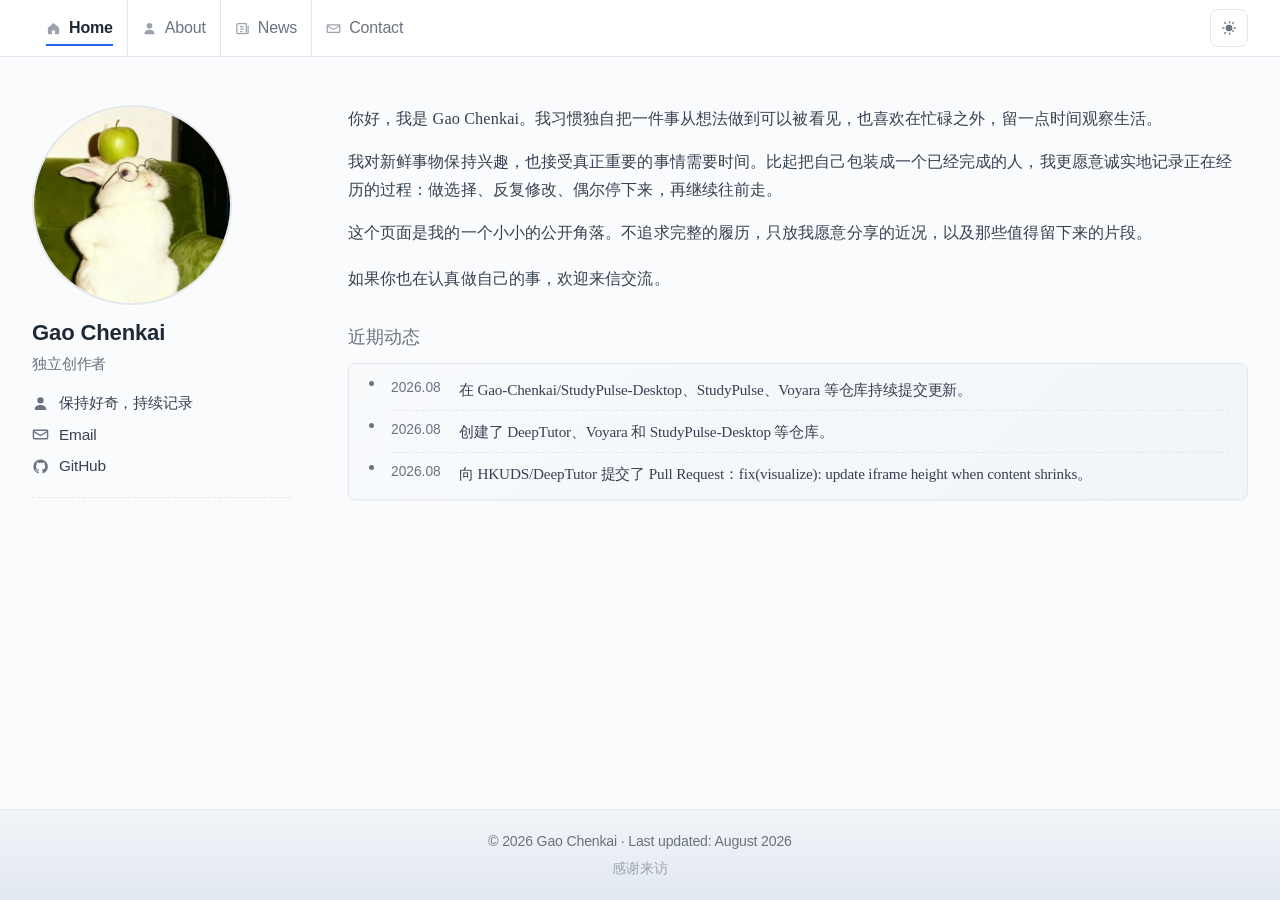
==== index.html @ 9550c08e "feat: add GitHub activity dashboard" ====
<!DOCTYPE html>
<html lang="zh-CN" data-theme="light">
<head>
    <meta charset="UTF-8">
    <meta name="viewport" content="width=device-width, initial-scale=1.0">
    <title>Gao Chenkai | 个人主页</title>
    <meta name="description" content="Gao Chenkai 的个人主页，记录个人介绍与近期动态。">
    <link rel="icon" href="images/profile.jpg" type="image/jpeg">
    <style>
        *, *::before, *::after { box-sizing: border-box; }

        :root {
            --body-bg: #fafbfc;
            --masthead-bg: rgba(255, 255, 255, 0.95);
            --footer-bg: linear-gradient(180deg, #f1f5f9 0%, #e2e8f0 100%);
            --surface: #ffffff;
            --news-bg: linear-gradient(135deg, #f8fafc 0%, #f1f5f9 100%);
            --text: #1f2937;
            --body-text: #374151;
            --muted: #6b7280;
            --faint: #9ca3af;
            --link: #1d4ed8;
            --link-hover: #1e40af;
            --border: #e5e7eb;
            --border-soft: #eef0f3;
            --avatar-bg: #ffffff;
            --shadow-sm: 0 1px 2px rgb(0 0 0 / 0.05);
            --radius: 8px;
        }

        html[data-theme="dark"] {
            --body-bg: #111827;
            --masthead-bg: rgba(17, 24, 39, 0.96);
            --footer-bg: linear-gradient(180deg, #1f2937 0%, #111827 100%);
            --surface: #1f2937;
            --news-bg: linear-gradient(135deg, #1f2937 0%, #243244 100%);
            --text: #f3f4f6;
            --body-text: #d1d5db;
            --muted: #9ca3af;
            --faint: #6b7280;
            --link: #93c5fd;
            --link-hover: #bfdbfe;
            --border: #374151;
            --border-soft: #293548;
            --avatar-bg: #1f2937;
            --shadow-sm: 0 1px 2px rgb(0 0 0 / 0.2);
        }

        html { scroll-behavior: smooth; }

        body {
            min-width: 320px;
            min-height: 100vh;
            margin: 0;
            background: var(--body-bg);
            color: var(--text);
            font-family: "IBM Plex Sans", -apple-system, BlinkMacSystemFont, "Segoe UI", sans-serif;
            font-size: 16px;
            line-height: 1.65;
            letter-spacing: -0.01em;
            display: flex;
            flex-direction: column;
            -webkit-font-smoothing: antialiased;
            transition: background-color 0.2s ease, color 0.2s ease;
        }

        a {
            color: var(--link);
            text-decoration-thickness: 1px;
            text-underline-offset: 3px;
        }

        a:hover { color: var(--link-hover); }

        button { font: inherit; }

        .icon-sprite {
            position: absolute;
            width: 0;
            height: 0;
            overflow: hidden;
        }

        .icon {
            width: 1em;
            height: 1em;
            flex: 0 0 auto;
            fill: currentColor;
        }

        .masthead {
            border-bottom: 1px solid var(--border);
            background: var(--masthead-bg);
            position: sticky;
            top: 0;
            z-index: 10;
            backdrop-filter: blur(10px);
            -webkit-backdrop-filter: blur(10px);
            flex: 0 0 auto;
        }

        .masthead-inner,
        .page-shell {
            width: min(calc(100% - 32px), 1216px);
            margin: 0 auto;
        }

        .site-nav {
            min-height: 56px;
            display: flex;
            align-items: center;
            justify-content: space-between;
        }

        .nav-links {
            display: flex;
            align-items: stretch;
            min-height: 56px;
            margin: 0;
            padding: 0;
            list-style: none;
        }

        .nav-links li + li { border-left: 1px solid var(--border); }

        .nav-links a {
            position: relative;
            display: inline-flex;
            align-items: center;
            gap: 8px;
            min-height: 56px;
            padding: 0 14px;
            color: var(--muted);
            font-size: 16px;
            text-decoration: none;
            transition: color 0.2s ease;
        }

        .nav-links a:hover,
        .nav-links a.is-active { color: var(--text); }

        .nav-links a.is-active { font-weight: 600; }

        .nav-links a::after {
            position: absolute;
            right: 14px;
            bottom: 10px;
            left: 14px;
            height: 2px;
            background: #2563eb;
            content: "";
            opacity: 0;
            transform: scaleX(0);
            transform-origin: center;
            transition: transform 0.28s cubic-bezier(0.22, 1, 0.36, 1), opacity 0.2s ease;
        }

        .nav-links a:hover::after,
        .nav-links a.is-active::after {
            opacity: 1;
            transform: scaleX(1);
        }

        .nav-links .icon { width: 15px; height: 15px; color: var(--faint); }

        .control-buttons { display: flex; align-items: center; gap: 8px; }

        .control-btn,
        .nav-toggle {
            display: inline-flex;
            width: 38px;
            height: 38px;
            align-items: center;
            justify-content: center;
            border: 1px solid var(--border);
            border-radius: var(--radius);
            background: var(--surface);
            color: var(--muted);
            cursor: pointer;
            transition: color 0.2s ease, border-color 0.2s ease, background-color 0.2s ease;
        }

        .control-btn:hover,
        .nav-toggle:hover { border-color: #9ca3af; color: var(--text); }

        .nav-toggle { display: none; }

        .page-shell {
            display: grid;
            grid-template-columns: 260px minmax(0, 900px);
            gap: 56px;
            padding-top: 48px;
            padding-bottom: 24px;
            flex: 1 0 auto;
        }

        .sidebar { min-width: 0; }

        .avatar {
            display: block;
            width: 200px;
            height: 200px;
            margin: 0 0 14px;
            border: 2px solid var(--border);
            border-radius: 50%;
            background: var(--avatar-bg);
            object-fit: cover;
            filter: none;
        }

        .profile-name {
            margin: 0;
            color: var(--text);
            font-size: 1.38rem;
            font-weight: 700;
            line-height: 1.25;
        }

        .profile-role {
            margin: 5px 0 16px;
            color: var(--muted);
            font-size: 0.94rem;
        }

        .profile-links {
            display: flex;
            flex-direction: column;
            gap: 10px;
            margin: 0;
            padding: 0 0 20px;
            border-bottom: 1px dashed var(--border);
            list-style: none;
        }

        .profile-links li,
        .profile-links a {
            display: flex;
            align-items: center;
            gap: 10px;
            color: var(--body-text);
            font-size: 0.96rem;
            line-height: 1.4;
        }

        .profile-links a { text-decoration: none; }
        .profile-links a:hover { color: var(--link); }
        .profile-links .icon { width: 17px; height: 17px; color: var(--muted); }

        .page-content { min-width: 0; }

        .intro {
            margin: 0;
            color: var(--body-text);
            font-family: Lora, Georgia, "Times New Roman", "Songti SC", serif;
            font-size: 1.02rem;
            line-height: 1.75;
            letter-spacing: 0.005em;
        }

        .intro + .intro { margin-top: 14px; }

        .intro strong { color: var(--text); font-weight: 600; }
        .intro em { color: var(--text); }

        .closing { margin-top: 18px !important; }

        .content-section { scroll-margin-top: 80px; }

        .section-title {
            margin: 30px 0 13px;
            color: var(--muted);
            font-size: 1.15rem;
            font-weight: 500;
            line-height: 1.4;
        }

        .news-list {
            margin: 0;
            padding: 5px 18px 5px 42px;
            border: 1px solid var(--border);
            border-radius: var(--radius);
            background: var(--news-bg);
            box-shadow: var(--shadow-sm);
            list-style: none;
        }

        .news-list li {
            position: relative;
            display: grid;
            grid-template-columns: 68px minmax(0, 1fr);
            gap: 0;
            padding: 8px 0;
            color: var(--body-text);
            font-family: Lora, Georgia, "Times New Roman", "Songti SC", serif;
            font-size: 0.95rem;
            line-height: 1.65;
        }

        .news-list li + li { border-top: 1px dashed var(--border); }

        .news-list li::before {
            position: absolute;
            top: 0.82em;
            left: -22px;
            width: 5px;
            height: 5px;
            border-radius: 50%;
            background: var(--muted);
            content: "";
        }

        .news-date {
            color: var(--muted);
            font-family: "IBM Plex Sans", -apple-system, BlinkMacSystemFont, "Segoe UI", sans-serif;
            font-size: 0.86rem;
            letter-spacing: 0;
            white-space: nowrap;
        }

        .news-list a { font-weight: 500; }

        .footer {
            margin-top: auto;
            flex: 0 0 auto;
            padding: 20px 16px;
            border-top: 1px solid var(--border);
            background: var(--footer-bg);
            color: var(--muted);
            text-align: center;
            font-size: 0.88rem;
        }

        .footer p { margin: 0; }
        .footer p + p { margin-top: 4px; color: var(--faint); }

        @media (max-width: 900px) {
            .page-shell {
                grid-template-columns: 200px minmax(0, 1fr);
                gap: 32px;
            }

            .avatar { width: 160px; height: 160px; }
        }

        @media (max-width: 680px) {
            .masthead-inner,
            .page-shell { width: min(calc(100% - 28px), 560px); }

            .site-nav { position: relative; }

            .nav-toggle { display: inline-flex; }

            .nav-links {
                position: absolute;
                top: 56px;
                right: 0;
                left: 0;
                display: none;
                min-height: 0;
                flex-direction: column;
                border: 1px solid var(--border);
                border-top: 0;
                background: var(--masthead-bg);
                box-shadow: var(--shadow-sm);
            }

            .nav-links.is-open { display: flex; }
            .nav-links li + li { border-top: 1px solid var(--border); border-left: 0; }
            .nav-links a { width: 100%; min-height: 45px; padding: 0 16px; }
            .nav-links a.is-active::after { right: 16px; bottom: 0; left: 16px; }

            .control-buttons { margin-left: auto; margin-right: 8px; }

            .page-shell {
                display: block;
                padding-top: 32px;
            }

            .sidebar {
                display: grid;
                grid-template-columns: 112px minmax(0, 1fr);
                gap: 18px;
                align-items: center;
                margin-bottom: 34px;
            }

            .avatar { width: 112px; height: 112px; margin: 0; }
            .profile-role { margin-bottom: 11px; }
            .profile-links { gap: 7px; padding-bottom: 0; border-bottom: 0; }
            .profile-links li, .profile-links a { font-size: 0.88rem; }

            .intro { font-size: 1rem; }
            .news-list { padding-left: 35px; }
            .news-list li { grid-template-columns: 58px minmax(0, 1fr); font-size: 0.92rem; }
        }

        @media (max-width: 430px) {
            .sidebar { grid-template-columns: 96px minmax(0, 1fr); gap: 14px; }
            .avatar { width: 96px; height: 96px; }
            .profile-name { font-size: 1.2rem; }
            .news-list li { grid-template-columns: 1fr; gap: 2px; }
            .news-date { font-size: 0.8rem; }
        }

        @keyframes page-fade-in {
            from { opacity: 0; transform: translateY(12px); }
            to { opacity: 1; transform: translateY(0); }
        }

        @keyframes masthead-enter {
            from { opacity: 0; transform: translateY(-10px); }
            to { opacity: 1; transform: translateY(0); }
        }

        @keyframes sidebar-enter {
            from { opacity: 0; transform: translateX(-18px); }
            to { opacity: 1; transform: translateX(0); }
        }

        @keyframes page-fade-out {
            from { opacity: 1; transform: translateY(0); }
            to { opacity: 0; transform: translateY(-8px); }
        }

        body { animation: page-fade-in 0.39s ease both; }
        .masthead { animation: masthead-enter 0.31s ease both; }
        .page-shell { animation: page-fade-in 0.46s 0.03s ease both; }
        .sidebar { animation: sidebar-enter 0.43s 0.07s ease both; }
        .page-content { animation: page-fade-in 0.43s 0.1s ease both; }
        .news-list, .contact-list { animation: page-fade-in 0.39s 0.19s ease both; }
        .footer { animation: page-fade-in 0.39s 0.21s ease both; }

        body.page-leaving { pointer-events: none; }
        body.page-leaving .masthead,
        body.page-leaving .page-shell,
        body.page-leaving .footer { animation: page-fade-out 0.14s ease both; }

        @media (prefers-reduced-motion: reduce) {
            *, *::before, *::after {
                scroll-behavior: auto !important;
                animation: none !important;
                transition-duration: 0.01ms !important;
            }
        }
    </style>
</head>
<body>
    <svg class="icon-sprite" aria-hidden="true" focusable="false">
        <symbol id="icon-home" viewBox="0 0 24 24">
            <path d="M3 10.8 12 3l9 7.8v8.7a1.5 1.5 0 0 1-1.5 1.5h-5v-6h-5v6h-5A1.5 1.5 0 0 1 3 19.5v-8.7Z"/>
        </symbol>
        <symbol id="icon-user" viewBox="0 0 24 24">
            <path d="M12 12a4.5 4.5 0 1 0 0-9 4.5 4.5 0 0 0 0 9Zm0 2c-4.4 0-8 2.4-8 5.4V21h16v-1.6c0-3-3.6-5.4-8-5.4Z"/>
        </symbol>
        <symbol id="icon-mail" viewBox="0 0 24 24">
            <path d="M3 5h18a2 2 0 0 1 2 2v10a2 2 0 0 1-2 2H3a2 2 0 0 1-2-2V7a2 2 0 0 1 2-2Zm9 7.2L21 7H3l9 5.2ZM3 9.3V17h18V9.3l-9 5.2-9-5.2Z"/>
        </symbol>
        <symbol id="icon-github" viewBox="0 0 24 24">
            <path d="M12 2a10 10 0 0 0-3.2 19.5c.5.1.7-.2.7-.5v-1.8c-2.8.6-3.4-1.2-3.4-1.2-.5-1.2-1.1-1.5-1.1-1.5-.9-.6.1-.6.1-.6 1 0 1.5 1 1.5 1 .9 1.5 2.3 1.1 2.9.8.1-.6.4-1.1.7-1.3-2.2-.3-4.5-1.1-4.5-4.9 0-1.1.4-2 1-2.7-.1-.3-.4-1.3.1-2.7 0 0 .8-.3 2.8 1a9.7 9.7 0 0 1 5.1 0c2-1.3 2.8-1 2.8-1 .5 1.4.2 2.4.1 2.7.6.7 1 1.6 1 2.7 0 3.8-2.3 4.6-4.5 4.9.4.3.7.9.7 1.8V21c0 .3.2.6.7.5A10 10 0 0 0 12 2Z"/>
        </symbol>
        <symbol id="icon-news" viewBox="0 0 24 24">
            <path d="M5 3h12a2 2 0 0 1 2 2v14a2 2 0 0 1-2 2H5a3 3 0 0 1-3-3V6a3 3 0 0 1 3-3Zm0 2a1 1 0 0 0-1 1v12a1 1 0 0 0 1 1h12V5H5Zm3 3h6v2H8V8Zm0 4h6v2H8v-2Zm0 4h4v2H8v-2ZM21 7h1v12a2 2 0 0 1-2 2h-1v-2h1a0 0 0 0 0 0 0V7h1Z"/>
        </symbol>
        <symbol id="icon-sun" viewBox="0 0 24 24">
            <path d="M12 7a5 5 0 1 0 0 10 5 5 0 0 0 0-10Zm0-5h2v3h-2V2Zm0 17h2v3h-2v-3ZM2 11h3v2H2v-2Zm17 0h3v2h-3v-2ZM4.2 4.2l1.4-1.4 2.1 2.1-1.4 1.4-2.1-2.1Zm12.1 12.1 1.4-1.4 2.1 2.1-1.4 1.4-2.1-2.1ZM4.2 19.8l2.1-2.1 1.4 1.4-2.1 2.1-1.4-1.4Zm12.1-14.9 2.1-2.1 1.4 1.4-2.1 2.1-1.4-1.4Z"/>
        </symbol>
        <symbol id="icon-moon" viewBox="0 0 24 24">
            <path d="M20.4 15.2A8.7 8.7 0 0 1 8.8 3.6 9 9 0 1 0 20.4 15.2Z"/>
        </symbol>
        <symbol id="icon-menu" viewBox="0 0 24 24">
            <path d="M3 5h18v2H3V5Zm0 6h18v2H3v-2Zm0 6h18v2H3v-2Z"/>
        </symbol>
    </svg>

    <header class="masthead">
        <div class="masthead-inner">
            <nav class="site-nav" aria-label="主导航">
                <ul class="nav-links" id="primary-nav">
                    <li>
                        <a class="is-active" href="index.html">
                            <svg class="icon" aria-hidden="true"><use href="#icon-home"></use></svg>
                            <span>Home</span>
                        </a>
                    </li>
                    <li>
                        <a href="about.html">
                            <svg class="icon" aria-hidden="true"><use href="#icon-user"></use></svg>
                            <span>About</span>
                        </a>
                    </li>
                    <li>
                        <a href="news.html">
                            <svg class="icon" aria-hidden="true"><use href="#icon-news"></use></svg>
                            <span>News</span>
                        </a>
                    </li>
                    <li>
                        <a href="contact.html">
                            <svg class="icon" aria-hidden="true"><use href="#icon-mail"></use></svg>
                            <span>Contact</span>
                        </a>
                    </li>
                </ul>
                <div class="control-buttons">
                    <button class="control-btn" id="theme-toggle" type="button" aria-label="切换主题" aria-pressed="false">
                        <svg class="icon" aria-hidden="true"><use id="theme-icon" href="#icon-sun"></use></svg>
                    </button>
                    <button class="nav-toggle" id="nav-toggle" type="button" aria-label="打开导航" aria-expanded="false" aria-controls="primary-nav">
                        <svg class="icon" aria-hidden="true"><use href="#icon-menu"></use></svg>
                    </button>
                </div>
            </nav>
        </div>
    </header>

    <div class="page-shell" id="home">
        <aside class="sidebar" aria-label="个人资料">
            <img class="avatar" src="images/profile.jpg" alt="Gao Chenkai">
            <div class="profile-content">
                <h1 class="profile-name">Gao Chenkai</h1>
                <p class="profile-role">独立创作者</p>
                <ul class="profile-links">
                    <li>
                        <svg class="icon" aria-hidden="true"><use href="#icon-user"></use></svg>
                        <span>保持好奇，持续记录</span>
                    </li>
                    <li>
                        <a href="mailto:DevChenkai@outlook.com">
                            <svg class="icon" aria-hidden="true"><use href="#icon-mail"></use></svg>
                            <span>Email</span>
                        </a>
                    </li>
                    <li>
                        <a href="https://github.com/Gao-Chenkai" target="_blank" rel="noopener">
                            <svg class="icon" aria-hidden="true"><use href="#icon-github"></use></svg>
                            <span>GitHub</span>
                        </a>
                    </li>
                </ul>
            </div>
        </aside>

        <main class="page-content">
            <article id="about" class="content-section">
                <p class="intro">你好，我是 Gao Chenkai。我习惯独自把一件事从想法做到可以被看见，也喜欢在忙碌之外，留一点时间观察生活。</p>
                <p class="intro">我对新鲜事物保持兴趣，也接受真正重要的事情需要时间。比起把自己包装成一个已经完成的人，我更愿意诚实地记录正在经历的过程：做选择、反复修改、偶尔停下来，再继续往前走。</p>
                <p class="intro">这个页面是我的一个小小的公开角落。不追求完整的履历，只放我愿意分享的近况，以及那些值得留下来的片段。</p>
                <p class="intro closing">如果你也在认真做自己的事，欢迎来信交流。</p>

                <section id="news" class="content-section" aria-labelledby="news-title">
                    <h2 class="section-title" id="news-title">近期动态</h2>
                    <ul class="news-list github-activity" data-github-activity data-limit="3" aria-live="polite">
                        <li class="activity-fallback">
                            <span class="news-date">2026.08</span>
                            <span>在 Gao-Chenkai/StudyPulse-Desktop、StudyPulse、Voyara 等仓库持续提交更新。</span>
                        </li>
                        <li class="activity-fallback">
                            <span class="news-date">2026.08</span>
                            <span>创建了 DeepTutor、Voyara 和 StudyPulse-Desktop 等仓库。</span>
                        </li>
                        <li class="activity-fallback">
                            <span class="news-date">2026.08</span>
                            <span>向 HKUDS/DeepTutor 提交了 Pull Request：fix(visualize): update iframe height when content shrinks。</span>
                        </li>
                    </ul>
                </section>
            </article>
        </main>
    </div>

    <footer class="footer">
        <p>&copy; 2026 Gao Chenkai · Last updated: August 2026</p>
        <p>感谢来访</p>
    </footer>

    <script src="js/animations.js" defer></script>
</body>
</html>
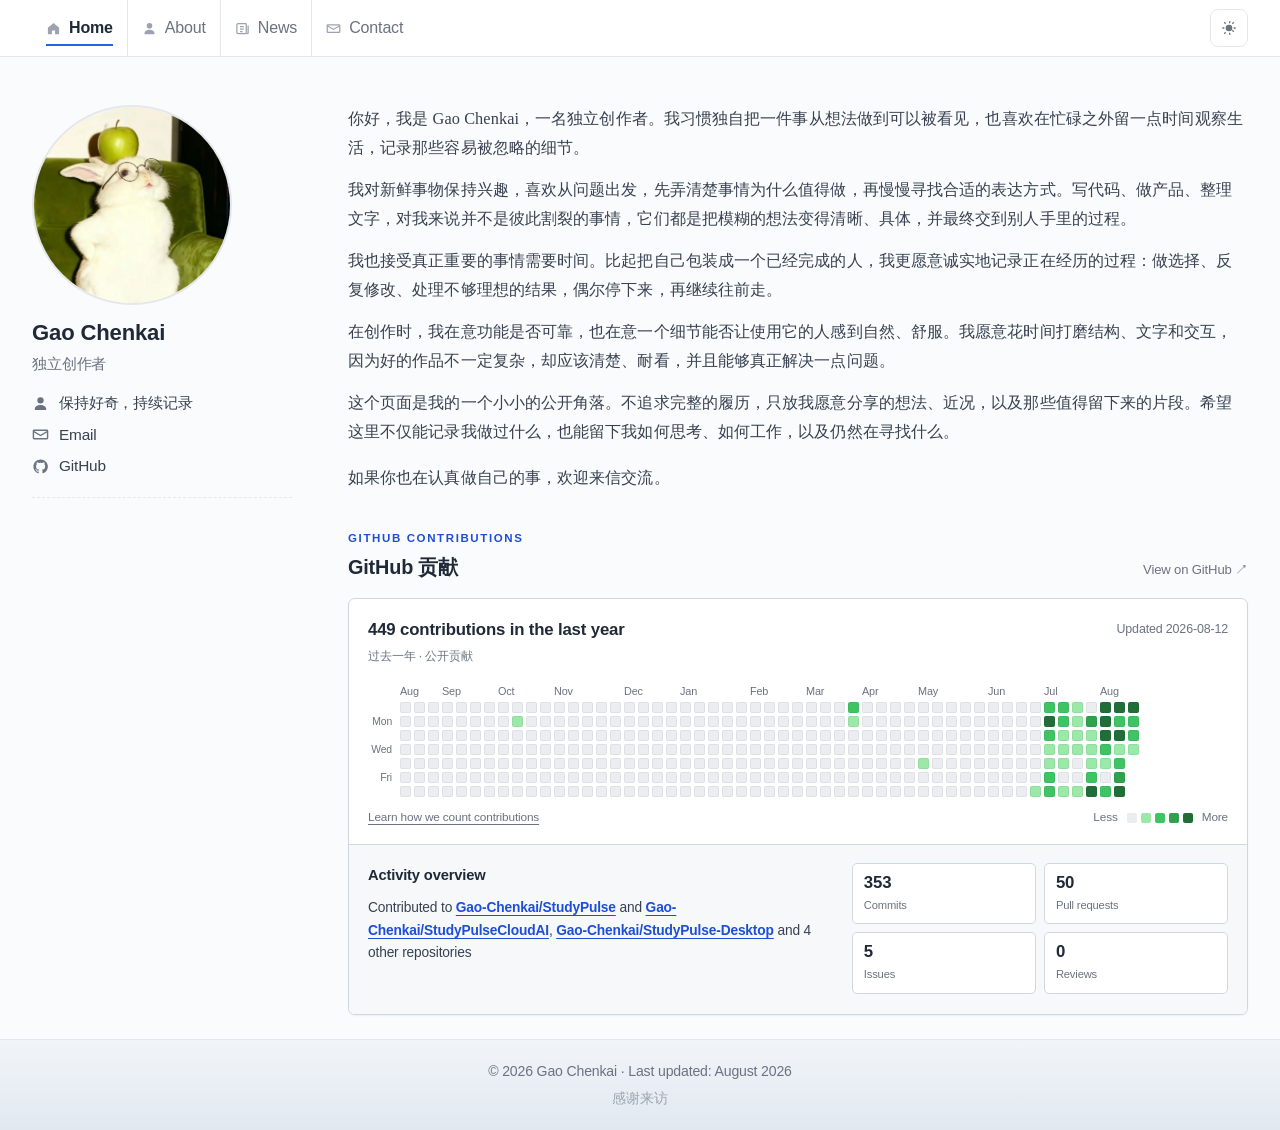
==== commit cd8cacfe: "feat: update home profile" ====
--- a/index.html
+++ b/index.html
@@ -4,8 +4,9 @@
     <meta charset="UTF-8">
     <meta name="viewport" content="width=device-width, initial-scale=1.0">
     <title>Gao Chenkai | 个人主页</title>
-    <meta name="description" content="Gao Chenkai 的个人主页，记录个人介绍与近期动态。">
+    <meta name="description" content="Gao Chenkai 的个人主页，记录个人介绍。">
     <link rel="icon" href="images/profile.jpg" type="image/jpeg">
+    <link rel="stylesheet" href="profile.css?v=20260812">
     <style>
         *, *::before, *::after { box-sizing: border-box; }
 
@@ -265,6 +266,8 @@
         .closing { margin-top: 18px !important; }
 
         .content-section { scroll-margin-top: 80px; }
+
+        .home-github-dashboard { margin-top: 36px; }
 
         .section-title {
             margin: 30px 0 13px;
@@ -542,29 +545,63 @@
 
         <main class="page-content">
             <article id="about" class="content-section">
-                <p class="intro">你好，我是 Gao Chenkai。我习惯独自把一件事从想法做到可以被看见，也喜欢在忙碌之外，留一点时间观察生活。</p>
-                <p class="intro">我对新鲜事物保持兴趣，也接受真正重要的事情需要时间。比起把自己包装成一个已经完成的人，我更愿意诚实地记录正在经历的过程：做选择、反复修改、偶尔停下来，再继续往前走。</p>
-                <p class="intro">这个页面是我的一个小小的公开角落。不追求完整的履历，只放我愿意分享的近况，以及那些值得留下来的片段。</p>
+                <p class="intro">你好，我是 Gao Chenkai，一名独立创作者。我习惯独自把一件事从想法做到可以被看见，也喜欢在忙碌之外留一点时间观察生活，记录那些容易被忽略的细节。</p>
+                <p class="intro">我对新鲜事物保持兴趣，喜欢从问题出发，先弄清楚事情为什么值得做，再慢慢寻找合适的表达方式。写代码、做产品、整理文字，对我来说并不是彼此割裂的事情，它们都是把模糊的想法变得清晰、具体，并最终交到别人手里的过程。</p>
+                <p class="intro">我也接受真正重要的事情需要时间。比起把自己包装成一个已经完成的人，我更愿意诚实地记录正在经历的过程：做选择、反复修改、处理不够理想的结果，偶尔停下来，再继续往前走。</p>
+                <p class="intro">在创作时，我在意功能是否可靠，也在意一个细节能否让使用它的人感到自然、舒服。我愿意花时间打磨结构、文字和交互，因为好的作品不一定复杂，却应该清楚、耐看，并且能够真正解决一点问题。</p>
+                <p class="intro">这个页面是我的一个小小的公开角落。不追求完整的履历，只放我愿意分享的想法、近况，以及那些值得留下来的片段。希望这里不仅能记录我做过什么，也能留下我如何思考、如何工作，以及仍然在寻找什么。</p>
                 <p class="intro closing">如果你也在认真做自己的事，欢迎来信交流。</p>
-
-                <section id="news" class="content-section" aria-labelledby="news-title">
-                    <h2 class="section-title" id="news-title">近期动态</h2>
-                    <ul class="news-list github-activity" data-github-activity data-limit="3" aria-live="polite">
-                        <li class="activity-fallback">
-                            <span class="news-date">2026.08</span>
-                            <span>在 Gao-Chenkai/StudyPulse-Desktop、StudyPulse、Voyara 等仓库持续提交更新。</span>
-                        </li>
-                        <li class="activity-fallback">
-                            <span class="news-date">2026.08</span>
-                            <span>创建了 DeepTutor、Voyara 和 StudyPulse-Desktop 等仓库。</span>
-                        </li>
-                        <li class="activity-fallback">
-                            <span class="news-date">2026.08</span>
-                            <span>向 HKUDS/DeepTutor 提交了 Pull Request：fix(visualize): update iframe height when content shrinks。</span>
-                        </li>
-                    </ul>
-                </section>
             </article>
+
+            <section class="github-dashboard home-github-dashboard" aria-labelledby="home-github-title">
+                <div class="github-dashboard-header">
+                    <div>
+                        <p class="github-kicker">GITHUB CONTRIBUTIONS</p>
+                        <h2 class="internal-section-title" id="home-github-title">GitHub 贡献</h2>
+                    </div>
+                    <a class="github-profile-link" href="https://github.com/Gao-Chenkai" target="_blank" rel="noopener">View on GitHub <span aria-hidden="true">↗</span></a>
+                </div>
+
+                <div class="contribution-card" data-github-contribution-card>
+                    <div class="contribution-card-heading">
+                        <div>
+                            <p class="contribution-total" data-contribution-total>正在读取贡献统计…</p>
+                            <p class="contribution-caption">过去一年 · 公开贡献</p>
+                        </div>
+                        <span class="contribution-updated" data-contribution-updated>GraphQL snapshot</span>
+                    </div>
+
+                    <div class="contribution-calendar-scroll">
+                        <div class="contribution-calendar">
+                            <div class="contribution-months" data-contribution-months aria-hidden="true"></div>
+                            <div class="contribution-calendar-body">
+                                <div class="contribution-weekdays" aria-hidden="true">
+                                    <span></span><span>Mon</span><span></span><span>Wed</span><span></span><span>Fri</span><span></span>
+                                </div>
+                                <div class="contribution-grid" data-contribution-grid role="grid" aria-label="过去一年 GitHub 贡献日历"></div>
+                            </div>
+                        </div>
+                    </div>
+
+                    <div class="contribution-legend-row">
+                        <a href="https://docs.github.com/en/account-and-profile/concepts/contributions" target="_blank" rel="noopener">Learn how we count contributions</a>
+                        <span class="contribution-legend"><span>Less</span><span class="legend-cells" aria-hidden="true"><i data-level="0"></i><i data-level="1"></i><i data-level="2"></i><i data-level="3"></i><i data-level="4"></i></span><span>More</span></span>
+                    </div>
+
+                    <div class="contribution-overview">
+                        <div class="overview-copy">
+                            <h2>Activity overview</h2>
+                            <p data-overview-copy>正在整理贡献仓库…</p>
+                        </div>
+                        <div class="overview-stat-grid" aria-label="贡献分类统计">
+                            <div class="overview-stat"><strong data-contribution-stat="commits">—</strong><span>Commits</span></div>
+                            <div class="overview-stat"><strong data-contribution-stat="pullRequests">—</strong><span>Pull requests</span></div>
+                            <div class="overview-stat"><strong data-contribution-stat="issues">—</strong><span>Issues</span></div>
+                            <div class="overview-stat"><strong data-contribution-stat="reviews">—</strong><span>Reviews</span></div>
+                        </div>
+                    </div>
+                </div>
+            </section>
         </main>
     </div>
 
@@ -573,6 +610,7 @@
         <p>感谢来访</p>
     </footer>
 
-    <script src="js/animations.js" defer></script>
+    <script src="data/github-contributions.js?v=20260812" defer></script>
+    <script src="js/animations.js?v=20260812" defer></script>
 </body>
 </html>
--- a/profile.css
+++ b/profile.css
@@ -0,0 +1,1033 @@
+*, *::before, *::after { box-sizing: border-box; }
+
+:root {
+    --body-bg: #fafbfc;
+    --masthead-bg: rgba(255, 255, 255, 0.95);
+    --footer-bg: linear-gradient(180deg, #f1f5f9 0%, #e2e8f0 100%);
+    --surface: #ffffff;
+    --news-bg: linear-gradient(135deg, #f8fafc 0%, #f1f5f9 100%);
+    --text: #1f2937;
+    --body-text: #374151;
+    --muted: #6b7280;
+    --faint: #9ca3af;
+    --link: #1d4ed8;
+    --link-hover: #1e40af;
+    --border: #e5e7eb;
+    --avatar-bg: #ffffff;
+    --github-panel: #ffffff;
+    --github-subtle: #f6f8fa;
+    --github-line: #d0d7de;
+    --github-icon: #57606a;
+    --contribution-0: #ebedf0;
+    --contribution-1: #9be9a8;
+    --contribution-2: #40c463;
+    --contribution-3: #30a14e;
+    --contribution-4: #216e39;
+    --shadow-sm: 0 1px 2px rgb(0 0 0 / 0.05);
+    --radius: 8px;
+}
+
+html[data-theme="dark"] {
+    --body-bg: #111827;
+    --masthead-bg: rgba(17, 24, 39, 0.96);
+    --footer-bg: linear-gradient(180deg, #1f2937 0%, #111827 100%);
+    --surface: #1f2937;
+    --news-bg: linear-gradient(135deg, #1f2937 0%, #243244 100%);
+    --text: #f3f4f6;
+    --body-text: #d1d5db;
+    --muted: #9ca3af;
+    --faint: #6b7280;
+    --link: #93c5fd;
+    --link-hover: #bfdbfe;
+    --border: #374151;
+    --avatar-bg: #1f2937;
+    --github-panel: #0d1117;
+    --github-subtle: #161b22;
+    --github-line: #30363d;
+    --github-icon: #8b949e;
+    --contribution-0: #161b22;
+    --contribution-1: #0e4429;
+    --contribution-2: #006d32;
+    --contribution-3: #26a641;
+    --contribution-4: #39d353;
+    --shadow-sm: 0 1px 2px rgb(0 0 0 / 0.2);
+}
+
+html { scroll-behavior: smooth; }
+
+body {
+    min-width: 320px;
+    min-height: 100vh;
+    margin: 0;
+    background: var(--body-bg);
+    color: var(--text);
+    font-family: "IBM Plex Sans", -apple-system, BlinkMacSystemFont, "Segoe UI", sans-serif;
+    font-size: 16px;
+    line-height: 1.65;
+    letter-spacing: -0.01em;
+    display: flex;
+    flex-direction: column;
+    -webkit-font-smoothing: antialiased;
+    transition: background-color 0.2s ease, color 0.2s ease;
+}
+
+a {
+    color: var(--link);
+    text-decoration-thickness: 1px;
+    text-underline-offset: 3px;
+}
+
+a:hover { color: var(--link-hover); }
+button { font: inherit; }
+
+.icon-sprite {
+    position: absolute;
+    width: 0;
+    height: 0;
+    overflow: hidden;
+}
+
+.icon {
+    width: 1em;
+    height: 1em;
+    flex: 0 0 auto;
+    fill: currentColor;
+}
+
+.masthead {
+    position: sticky;
+    top: 0;
+    z-index: 10;
+    border-bottom: 1px solid var(--border);
+    background: var(--masthead-bg);
+    backdrop-filter: blur(10px);
+    -webkit-backdrop-filter: blur(10px);
+    flex: 0 0 auto;
+}
+
+.masthead-inner,
+.page-shell {
+    width: min(calc(100% - 32px), 1216px);
+    margin: 0 auto;
+}
+
+.site-nav {
+    min-height: 56px;
+    display: flex;
+    align-items: center;
+    justify-content: space-between;
+}
+
+.nav-links {
+    display: flex;
+    align-items: stretch;
+    min-height: 56px;
+    margin: 0;
+    padding: 0;
+    list-style: none;
+}
+
+.nav-links li + li { border-left: 1px solid var(--border); }
+
+.nav-links a {
+    position: relative;
+    display: inline-flex;
+    align-items: center;
+    gap: 8px;
+    min-height: 56px;
+    padding: 0 14px;
+    color: var(--muted);
+    font-size: 16px;
+    text-decoration: none;
+    transition: color 0.2s ease;
+}
+
+.nav-links a:hover,
+.nav-links a.is-active { color: var(--text); }
+.nav-links a.is-active { font-weight: 600; }
+
+.nav-links a::after {
+    position: absolute;
+    right: 14px;
+    bottom: 10px;
+    left: 14px;
+    height: 2px;
+    background: #2563eb;
+    content: "";
+    opacity: 0;
+    transform: scaleX(0);
+    transform-origin: center;
+    transition: transform 0.28s cubic-bezier(0.22, 1, 0.36, 1), opacity 0.2s ease;
+}
+
+.nav-links a:hover::after,
+.nav-links a.is-active::after {
+    opacity: 1;
+    transform: scaleX(1);
+}
+
+.nav-links .icon { width: 15px; height: 15px; color: var(--faint); }
+
+.control-buttons { display: flex; align-items: center; gap: 8px; }
+
+.control-btn,
+.nav-toggle {
+    display: inline-flex;
+    width: 38px;
+    height: 38px;
+    align-items: center;
+    justify-content: center;
+    border: 1px solid var(--border);
+    border-radius: var(--radius);
+    background: var(--surface);
+    color: var(--muted);
+    cursor: pointer;
+    transition: color 0.2s ease, border-color 0.2s ease, background-color 0.2s ease;
+}
+
+.control-btn:hover,
+.nav-toggle:hover { border-color: #9ca3af; color: var(--text); }
+.nav-toggle { display: none; }
+
+.page-shell {
+    display: grid;
+    grid-template-columns: 260px minmax(0, 900px);
+    gap: 56px;
+    padding-top: 48px;
+    padding-bottom: 24px;
+    flex: 1 0 auto;
+}
+
+.sidebar { min-width: 0; }
+
+.avatar {
+    display: block;
+    width: 200px;
+    height: 200px;
+    margin: 0 0 14px;
+    border: 2px solid var(--border);
+    border-radius: 50%;
+    background: var(--avatar-bg);
+    object-fit: cover;
+    filter: none;
+}
+
+.profile-name {
+    margin: 0;
+    color: var(--text);
+    font-size: 1.38rem;
+    font-weight: 700;
+    line-height: 1.25;
+}
+
+.profile-role {
+    margin: 5px 0 16px;
+    color: var(--muted);
+    font-size: 0.94rem;
+}
+
+.profile-links {
+    display: flex;
+    flex-direction: column;
+    gap: 10px;
+    margin: 0;
+    padding: 0 0 20px;
+    border-bottom: 1px dashed var(--border);
+    list-style: none;
+}
+
+.profile-links li,
+.profile-links a {
+    display: flex;
+    align-items: center;
+    gap: 10px;
+    color: var(--body-text);
+    font-size: 0.96rem;
+    line-height: 1.4;
+}
+
+.profile-links a { text-decoration: none; }
+.profile-links a:hover { color: var(--link); }
+.profile-links .icon { width: 17px; height: 17px; color: var(--muted); }
+
+.page-content { min-width: 0; }
+.content-section { scroll-margin-top: 80px; }
+
+.internal-shell {
+    width: min(calc(100% - 32px), 936px);
+    margin: 0 auto;
+    padding: 28px 0 24px;
+    flex: 1 0 auto;
+}
+
+.internal-main { min-width: 0; }
+
+.internal-callout {
+    position: relative;
+    margin: 0 0 30px;
+    padding: 15px 20px;
+    border-radius: var(--radius);
+    background: var(--news-bg);
+    color: var(--body-text);
+    font-family: Lora, Georgia, "Times New Roman", "Songti SC", serif;
+    font-size: 1rem;
+    line-height: 1.7;
+}
+
+.internal-callout::before {
+    position: absolute;
+    top: 0;
+    left: 20px;
+    width: 28px;
+    height: 2px;
+    background: #60a5fa;
+    content: "";
+}
+
+.internal-section { margin-top: 28px; }
+
+.internal-section-title {
+    margin: 0 0 13px;
+    color: var(--muted);
+    font-size: 1.05rem;
+    font-weight: 600;
+    line-height: 1.45;
+}
+
+.github-dashboard { margin-top: 2px; }
+
+.github-dashboard-header,
+.activity-section-heading {
+    display: flex;
+    align-items: flex-end;
+    justify-content: space-between;
+    gap: 20px;
+}
+
+.github-kicker {
+    margin: 0 0 5px;
+    color: var(--link);
+    font-size: 0.72rem;
+    font-weight: 700;
+    letter-spacing: 0.14em;
+}
+
+.github-dashboard .internal-section-title {
+    margin-bottom: 16px;
+    color: var(--text);
+    font-size: 1.24rem;
+}
+
+.github-profile-link {
+    margin-bottom: 17px;
+    color: var(--muted);
+    font-size: 0.82rem;
+    text-decoration: none;
+}
+
+.github-profile-link:hover { color: var(--link); }
+
+.contribution-card {
+    overflow: hidden;
+    border: 1px solid var(--github-line);
+    border-radius: 7px;
+    background: var(--github-panel);
+    box-shadow: var(--shadow-sm);
+}
+
+.contribution-card-heading {
+    display: flex;
+    align-items: flex-start;
+    justify-content: space-between;
+    gap: 16px;
+    padding: 17px 19px 0;
+}
+
+.contribution-total {
+    margin: 0;
+    color: var(--text);
+    font-size: 1.05rem;
+    font-weight: 600;
+}
+
+.contribution-caption,
+.contribution-updated {
+    margin: 3px 0 0;
+    color: var(--muted);
+    font-size: 0.78rem;
+}
+
+.contribution-updated { white-space: nowrap; }
+
+.contribution-calendar-scroll {
+    overflow-x: auto;
+    padding: 17px 19px 11px;
+    scrollbar-color: var(--github-line) transparent;
+}
+
+.contribution-calendar { min-width: 730px; }
+
+.contribution-months {
+    position: relative;
+    display: block;
+    min-width: max-content;
+    height: 18px;
+    margin-left: 32px;
+    color: var(--muted);
+    font-size: 0.68rem;
+    line-height: 14px;
+}
+
+.contribution-months span {
+    position: absolute;
+    top: 0;
+    white-space: nowrap;
+}
+
+.contribution-calendar-body {
+    display: grid;
+    grid-template-columns: 24px max-content;
+    gap: 8px;
+}
+
+.contribution-weekdays {
+    display: grid;
+    grid-template-rows: repeat(7, 11px);
+    gap: 3px;
+    color: var(--muted);
+    font-size: 0.65rem;
+    line-height: 11px;
+    text-align: right;
+}
+
+.contribution-grid {
+    display: grid;
+    grid-template-columns: repeat(var(--week-count, 53), 11px);
+    grid-template-rows: repeat(7, 11px);
+    grid-auto-flow: column;
+    gap: 3px;
+    min-width: max-content;
+}
+
+.contribution-cell {
+    width: 11px;
+    height: 11px;
+    border: 1px solid rgb(27 31 36 / 0.06);
+    border-radius: 2px;
+    background: var(--contribution-0);
+    cursor: default;
+    transition: transform 0.16s ease, outline-color 0.16s ease;
+}
+
+.contribution-cell[data-level="1"] { background: var(--contribution-1); }
+.contribution-cell[data-level="2"] { background: var(--contribution-2); }
+.contribution-cell[data-level="3"] { background: var(--contribution-3); }
+.contribution-cell[data-level="4"] { background: var(--contribution-4); }
+
+.contribution-cell:hover {
+    outline: 2px solid var(--link);
+    outline-offset: 1px;
+    transform: scale(1.12);
+}
+
+.contribution-legend-row {
+    display: flex;
+    align-items: center;
+    justify-content: space-between;
+    gap: 16px;
+    padding: 0 19px 16px;
+    color: var(--muted);
+    font-size: 0.74rem;
+}
+
+.contribution-legend-row a { color: var(--muted); }
+.contribution-legend-row a:hover { color: var(--link); }
+
+.contribution-legend,
+.legend-cells {
+    display: inline-flex;
+    align-items: center;
+    gap: 4px;
+}
+
+.legend-cells { margin: 0 5px; }
+
+.legend-cells i {
+    display: block;
+    width: 10px;
+    height: 10px;
+    border-radius: 2px;
+    background: var(--contribution-0);
+}
+
+.legend-cells i[data-level="1"] { background: var(--contribution-1); }
+.legend-cells i[data-level="2"] { background: var(--contribution-2); }
+.legend-cells i[data-level="3"] { background: var(--contribution-3); }
+.legend-cells i[data-level="4"] { background: var(--contribution-4); }
+
+.contribution-overview {
+    display: grid;
+    grid-template-columns: minmax(0, 1.1fr) minmax(300px, 0.9fr);
+    gap: 24px;
+    padding: 18px 19px 20px;
+    border-top: 1px solid var(--github-line);
+    background: var(--github-subtle);
+}
+
+.overview-copy h2 {
+    margin: 0 0 10px;
+    color: var(--text);
+    font-size: 0.92rem;
+    font-weight: 600;
+}
+
+.overview-copy p {
+    margin: 0;
+    color: var(--body-text);
+    font-size: 0.86rem;
+    line-height: 1.65;
+}
+
+.overview-copy a { font-weight: 600; }
+
+.overview-stat-grid {
+    display: grid;
+    grid-template-columns: repeat(2, minmax(0, 1fr));
+    gap: 8px;
+}
+
+.overview-stat {
+    display: flex;
+    flex-direction: column;
+    padding: 9px 11px;
+    border: 1px solid var(--github-line);
+    border-radius: 5px;
+    background: var(--github-panel);
+}
+
+.overview-stat strong {
+    color: var(--text);
+    font-size: 1.05rem;
+    line-height: 1.2;
+}
+
+.overview-stat span {
+    margin-top: 3px;
+    color: var(--muted);
+    font-size: 0.7rem;
+}
+
+.activity-section { margin-top: 38px; }
+
+.activity-section-heading {
+    align-items: baseline;
+    margin-bottom: 11px;
+}
+
+.activity-section-title {
+    margin: 0;
+    color: var(--text);
+    font-size: 1.05rem;
+    font-weight: 600;
+}
+
+.activity-source {
+    color: var(--muted);
+    font-size: 0.75rem;
+}
+
+.activity-timeline {
+    position: relative;
+    padding: 2px 0 16px 42px;
+}
+
+.activity-timeline::before {
+    position: absolute;
+    top: 20px;
+    bottom: 27px;
+    left: 14px;
+    width: 2px;
+    background: var(--github-line);
+    content: "";
+}
+
+.timeline-loading {
+    padding: 18px 0;
+    color: var(--muted);
+    font-size: 0.88rem;
+}
+
+.timeline-month {
+    position: relative;
+    display: flex;
+    align-items: center;
+    gap: 12px;
+    margin: 18px 0 13px -42px;
+    color: var(--muted);
+    font-size: 0.76rem;
+    font-weight: 600;
+}
+
+.timeline-month:first-child { margin-top: 5px; }
+
+.timeline-month::after {
+    height: 1px;
+    flex: 1;
+    background: var(--github-line);
+    content: "";
+}
+
+.timeline-entry {
+    position: relative;
+    margin-bottom: 24px;
+}
+
+.timeline-marker {
+    position: absolute;
+    top: 0;
+    left: -42px;
+    display: inline-flex;
+    width: 30px;
+    height: 30px;
+    align-items: center;
+    justify-content: center;
+    border: 1px solid var(--github-line);
+    border-radius: 50%;
+    background: var(--github-subtle);
+    color: var(--github-icon);
+    font-size: 0.84rem;
+    line-height: 1;
+}
+
+.timeline-entry-header {
+    display: flex;
+    align-items: baseline;
+    justify-content: space-between;
+    gap: 14px;
+    min-height: 30px;
+}
+
+.timeline-entry-title {
+    color: var(--text);
+    font-size: 0.93rem;
+    font-weight: 600;
+    line-height: 1.45;
+}
+
+.timeline-entry-title a { color: var(--text); }
+.timeline-entry-title a:hover { color: var(--link); }
+
+.timeline-entry-date {
+    flex: 0 0 auto;
+    color: var(--muted);
+    font-size: 0.72rem;
+    white-space: nowrap;
+}
+
+.timeline-card {
+    margin-top: 8px;
+    padding: 14px 16px;
+    border: 1px solid var(--github-line);
+    border-radius: 6px;
+    background: var(--github-panel);
+}
+
+.timeline-card-title {
+    display: inline-block;
+    color: var(--link);
+    font-size: 0.98rem;
+    font-weight: 600;
+    line-height: 1.45;
+}
+
+.timeline-card-title:hover { color: var(--link-hover); }
+
+.timeline-card-summary {
+    display: -webkit-box;
+    overflow: hidden;
+    margin: 6px 0 0;
+    color: var(--muted);
+    font-size: 0.8rem;
+    line-height: 1.55;
+    -webkit-box-orient: vertical;
+    -webkit-line-clamp: 2;
+}
+
+.timeline-card-meta {
+    display: flex;
+    flex-wrap: wrap;
+    align-items: center;
+    gap: 7px;
+    margin-top: 10px;
+    color: var(--muted);
+    font-size: 0.72rem;
+}
+
+.timeline-badge {
+    display: inline-flex;
+    align-items: center;
+    min-height: 20px;
+    padding: 1px 7px;
+    border: 1px solid var(--github-line);
+    border-radius: 999px;
+    background: var(--github-subtle);
+    color: var(--body-text);
+    font-size: 0.7rem;
+}
+
+.timeline-badge.is-merged { border-color: #8250df; color: #8250df; }
+.timeline-badge.is-open { border-color: #1a7f37; color: #1a7f37; }
+.timeline-diff-add { color: #1a7f37; }
+.timeline-diff-delete { color: #cf222e; }
+
+.timeline-repository-list,
+.timeline-summary-list {
+    display: flex;
+    flex-direction: column;
+    gap: 7px;
+    margin: 7px 0 0;
+    padding: 0;
+    list-style: none;
+}
+
+.timeline-repository-row,
+.timeline-summary-row {
+    display: grid;
+    grid-template-columns: minmax(0, 1fr) auto minmax(72px, 108px);
+    align-items: center;
+    gap: 10px;
+    color: var(--body-text);
+    font-size: 0.78rem;
+}
+
+.timeline-repository-row a,
+.timeline-summary-row a { overflow: hidden; text-overflow: ellipsis; white-space: nowrap; }
+
+.timeline-repository-count,
+.timeline-summary-count {
+    color: var(--muted);
+    white-space: nowrap;
+}
+
+.timeline-repository-bar {
+    height: 6px;
+    overflow: hidden;
+    border-radius: 999px;
+    background: var(--github-line);
+}
+
+.timeline-repository-bar span {
+    display: block;
+    height: 100%;
+    border-radius: inherit;
+    background: #2da44e;
+}
+
+.timeline-summary-count strong {
+    margin-right: 3px;
+    padding: 1px 5px;
+    border-radius: 999px;
+    background: #8250df;
+    color: #fff;
+    font-size: 0.68rem;
+}
+
+.activity-more {
+    display: block;
+    width: 100%;
+    padding: 9px 12px;
+    border: 1px solid var(--github-line);
+    border-radius: 6px;
+    background: var(--github-panel);
+    color: var(--link);
+    cursor: pointer;
+    font-size: 0.8rem;
+    font-weight: 600;
+    transition: background-color 0.2s ease, border-color 0.2s ease;
+}
+
+.activity-more:hover { border-color: var(--link); background: var(--github-subtle); }
+
+.internal-copy {
+    margin: 0;
+    color: var(--body-text);
+    font-family: Lora, Georgia, "Times New Roman", "Songti SC", serif;
+    font-size: 1rem;
+    line-height: 1.75;
+}
+
+.internal-copy + .internal-copy { margin-top: 14px; }
+
+.quiet-list {
+    display: flex;
+    flex-direction: column;
+    gap: 9px;
+    margin: 0;
+    padding-left: 24px;
+    color: var(--body-text);
+    font-family: Lora, Georgia, "Times New Roman", "Songti SC", serif;
+    line-height: 1.7;
+}
+
+.event-list {
+    display: flex;
+    flex-direction: column;
+    gap: 12px;
+    margin: 0;
+    padding: 0;
+    list-style: none;
+}
+
+.event-card {
+    display: grid;
+    grid-template-columns: 86px minmax(0, 1fr);
+    gap: 16px;
+    padding: 15px 18px;
+    border: 1px solid var(--border);
+    border-radius: var(--radius);
+    background: var(--news-bg);
+    box-shadow: var(--shadow-sm);
+}
+
+.event-date {
+    color: var(--muted);
+    font-size: 0.86rem;
+    white-space: nowrap;
+}
+
+.event-card p {
+    margin: 0;
+    color: var(--body-text);
+    font-family: Lora, Georgia, "Times New Roman", "Songti SC", serif;
+    line-height: 1.7;
+}
+
+.intro {
+    margin: 0;
+    color: var(--body-text);
+    font-family: Lora, Georgia, "Times New Roman", "Songti SC", serif;
+    font-size: 1.02rem;
+    line-height: 1.75;
+    letter-spacing: 0.005em;
+}
+
+.intro + .intro { margin-top: 14px; }
+.intro strong, .intro em { color: var(--text); }
+.intro strong { font-weight: 600; }
+.closing { margin-top: 18px !important; }
+
+.page-heading {
+    margin: 0 0 20px;
+    color: var(--muted);
+    font-size: 1.2rem;
+    font-weight: 500;
+    line-height: 1.4;
+}
+
+.section-title {
+    margin: 30px 0 13px;
+    color: var(--muted);
+    font-size: 1.15rem;
+    font-weight: 500;
+    line-height: 1.4;
+}
+
+.news-list {
+    margin: 0;
+    padding: 5px 18px 5px 42px;
+    border: 1px solid var(--border);
+    border-radius: var(--radius);
+    background: var(--news-bg);
+    box-shadow: var(--shadow-sm);
+    list-style: none;
+}
+
+.news-list li {
+    position: relative;
+    display: grid;
+    grid-template-columns: 68px minmax(0, 1fr);
+    gap: 0;
+    padding: 8px 0;
+    color: var(--body-text);
+    font-family: Lora, Georgia, "Times New Roman", "Songti SC", serif;
+    font-size: 0.95rem;
+    line-height: 1.65;
+}
+
+.news-list li + li { border-top: 1px dashed var(--border); }
+
+.news-list li::before {
+    position: absolute;
+    top: 0.82em;
+    left: -22px;
+    width: 5px;
+    height: 5px;
+    border-radius: 50%;
+    background: var(--muted);
+    content: "";
+}
+
+.news-date {
+    color: var(--muted);
+    font-family: "IBM Plex Sans", -apple-system, BlinkMacSystemFont, "Segoe UI", sans-serif;
+    font-size: 0.86rem;
+    letter-spacing: 0;
+    white-space: nowrap;
+}
+
+.news-list a { font-weight: 500; }
+
+.contact-list {
+    display: flex;
+    flex-direction: column;
+    gap: 12px;
+    margin: 26px 0 0;
+    padding: 0;
+    list-style: none;
+}
+
+.contact-list a {
+    display: inline-flex;
+    width: fit-content;
+    align-items: center;
+    gap: 10px;
+    padding: 10px 14px;
+    border: 1px solid var(--border);
+    border-radius: var(--radius);
+    background: var(--surface);
+    color: var(--body-text);
+    text-decoration: none;
+    transition: border-color 0.2s ease, color 0.2s ease;
+}
+
+.contact-list a:hover { border-color: var(--link); color: var(--link); }
+.contact-list .icon { width: 17px; height: 17px; color: var(--muted); }
+
+.footer {
+    margin-top: auto;
+    flex: 0 0 auto;
+    padding: 20px 16px;
+    border-top: 1px solid var(--border);
+    background: var(--footer-bg);
+    color: var(--muted);
+    text-align: center;
+    font-size: 0.88rem;
+}
+
+.footer p { margin: 0; }
+.footer p + p { margin-top: 4px; color: var(--faint); }
+
+@media (max-width: 900px) {
+    .page-shell { grid-template-columns: 200px minmax(0, 1fr); gap: 32px; }
+    .avatar { width: 160px; height: 160px; }
+}
+
+@media (max-width: 680px) {
+    .masthead-inner,
+    .page-shell { width: min(calc(100% - 28px), 560px); }
+    .site-nav { position: relative; }
+    .nav-toggle { display: inline-flex; }
+
+    .nav-links {
+        position: absolute;
+        top: 56px;
+        right: 0;
+        left: 0;
+        display: none;
+        min-height: 0;
+        flex-direction: column;
+        border: 1px solid var(--border);
+        border-top: 0;
+        background: var(--masthead-bg);
+        box-shadow: var(--shadow-sm);
+    }
+
+    .nav-links.is-open { display: flex; }
+    .nav-links li + li { border-top: 1px solid var(--border); border-left: 0; }
+    .nav-links a { width: 100%; min-height: 45px; padding: 0 16px; }
+    .nav-links a.is-active::after { right: 16px; bottom: 0; left: 16px; }
+    .control-buttons { margin-left: auto; margin-right: 8px; }
+
+    .page-shell { display: block; padding-top: 32px; }
+    .internal-shell { width: min(calc(100% - 28px), 560px); padding-top: 24px; }
+    .sidebar {
+        display: grid;
+        grid-template-columns: 112px minmax(0, 1fr);
+        gap: 18px;
+        align-items: center;
+        margin-bottom: 34px;
+    }
+
+    .avatar { width: 112px; height: 112px; margin: 0; }
+    .profile-role { margin-bottom: 11px; }
+    .profile-links { gap: 7px; padding-bottom: 0; border-bottom: 0; }
+    .profile-links li, .profile-links a { font-size: 0.88rem; }
+    .intro { font-size: 1rem; }
+    .news-list { padding-left: 35px; }
+    .news-list li { grid-template-columns: 58px minmax(0, 1fr); font-size: 0.92rem; }
+    .event-card { grid-template-columns: 1fr; gap: 3px; }
+    .github-dashboard-header,
+    .activity-section-heading { align-items: flex-start; }
+    .github-profile-link { margin: -4px 0 14px; }
+    .contribution-overview { grid-template-columns: 1fr; }
+    .timeline-entry-header { align-items: flex-start; flex-direction: column; gap: 2px; }
+}
+
+@media (max-width: 430px) {
+    .sidebar { grid-template-columns: 96px minmax(0, 1fr); gap: 14px; }
+    .avatar { width: 96px; height: 96px; }
+    .profile-name { font-size: 1.2rem; }
+    .news-list li { grid-template-columns: 1fr; gap: 2px; }
+    .news-date { font-size: 0.8rem; }
+    .contribution-card-heading { flex-direction: column; gap: 4px; }
+    .contribution-updated { margin-top: 0; }
+    .contribution-legend-row { align-items: flex-start; flex-direction: column; gap: 8px; }
+    .timeline-repository-row,
+    .timeline-summary-row { grid-template-columns: minmax(0, 1fr) auto; }
+    .timeline-repository-bar { display: none; }
+}
+
+@keyframes page-fade-in {
+    from { opacity: 0; transform: translateY(12px); }
+    to { opacity: 1; transform: translateY(0); }
+}
+
+@keyframes masthead-enter {
+    from { opacity: 0; transform: translateY(-10px); }
+    to { opacity: 1; transform: translateY(0); }
+}
+
+@keyframes sidebar-enter {
+    from { opacity: 0; transform: translateX(-18px); }
+    to { opacity: 1; transform: translateX(0); }
+}
+
+@keyframes page-fade-out {
+    from { opacity: 1; transform: translateY(0); }
+    to { opacity: 0; transform: translateY(-8px); }
+}
+
+body { animation: page-fade-in 0.39s ease both; }
+.masthead { animation: masthead-enter 0.31s ease both; }
+.page-shell { animation: page-fade-in 0.46s 0.03s ease both; }
+.sidebar { animation: sidebar-enter 0.43s 0.07s ease both; }
+.page-content { animation: page-fade-in 0.43s 0.1s ease both; }
+.news-list, .contact-list { animation: page-fade-in 0.39s 0.19s ease both; }
+.footer { animation: page-fade-in 0.39s 0.21s ease both; }
+.internal-shell { animation: page-fade-in 0.46s 0.03s ease both; }
+.internal-callout { animation: page-fade-in 0.39s 0.1s ease both; }
+.internal-section { animation: page-fade-in 0.43s 0.16s ease both; }
+
+body.page-leaving { pointer-events: none; }
+body.page-leaving .masthead,
+body.page-leaving .page-shell,
+body.page-leaving .internal-shell,
+body.page-leaving .footer { animation: page-fade-out 0.14s ease both; }
+
+@media (prefers-reduced-motion: reduce) {
+    *, *::before, *::after {
+        scroll-behavior: auto !important;
+        animation: none !important;
+        transition-duration: 0.01ms !important;
+    }
+}
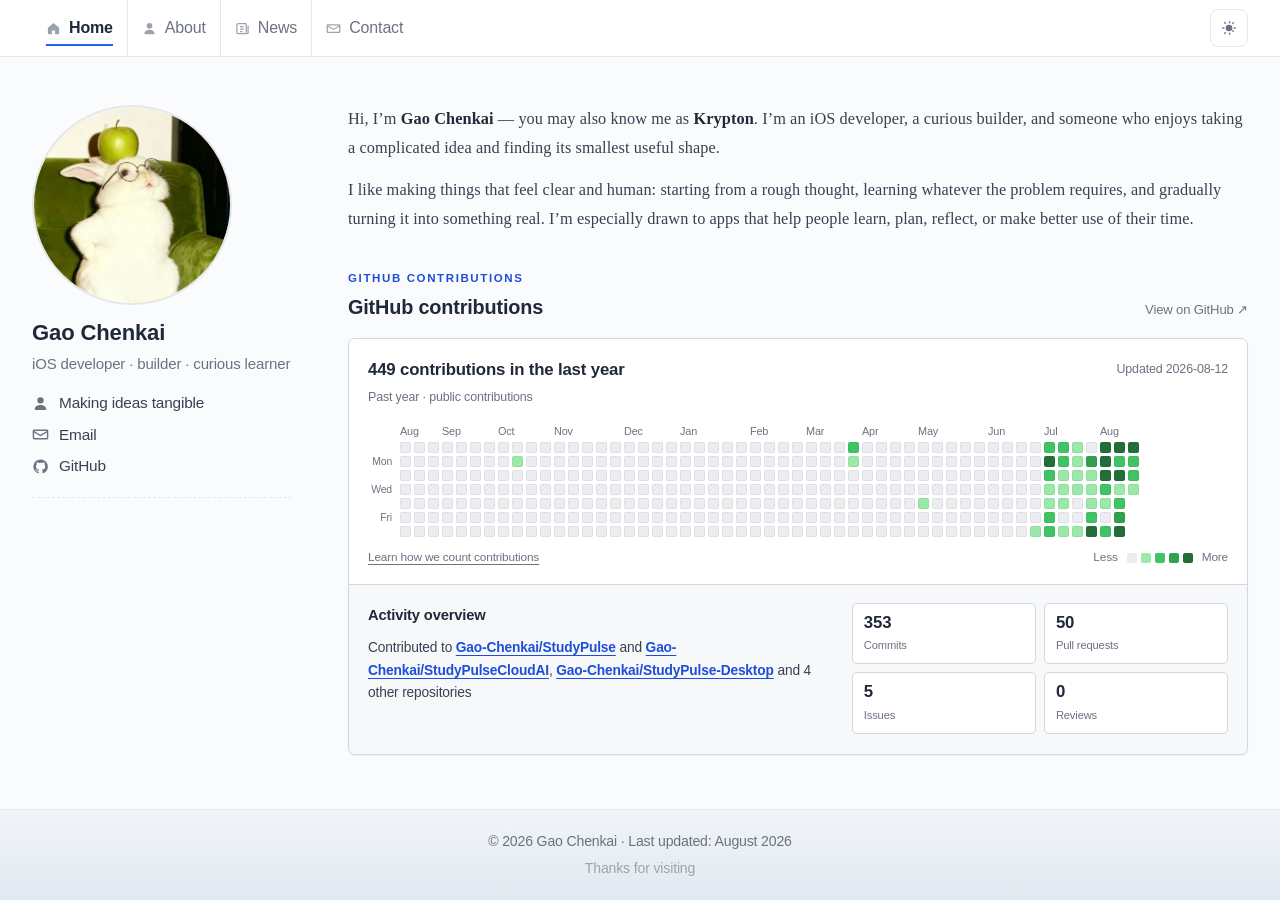
==== commit eee0c3d8: "feat: refresh profile pages in English" ====
--- a/index.html
+++ b/index.html
@@ -1,10 +1,10 @@
 <!DOCTYPE html>
-<html lang="zh-CN" data-theme="light">
+<html lang="en" data-theme="light">
 <head>
     <meta charset="UTF-8">
     <meta name="viewport" content="width=device-width, initial-scale=1.0">
-    <title>Gao Chenkai | 个人主页</title>
-    <meta name="description" content="Gao Chenkai 的个人主页，记录个人介绍。">
+    <title>Gao Chenkai | Personal profile</title>
+    <meta name="description" content="Gao Chenkai — iOS developer, builder, and curious learner who enjoys making ideas tangible.">
     <link rel="icon" href="images/profile.jpg" type="image/jpeg">
     <link rel="stylesheet" href="profile.css?v=20260812">
     <style>
@@ -477,7 +477,7 @@
 
     <header class="masthead">
         <div class="masthead-inner">
-            <nav class="site-nav" aria-label="主导航">
+            <nav class="site-nav" aria-label="Primary navigation">
                 <ul class="nav-links" id="primary-nav">
                     <li>
                         <a class="is-active" href="index.html">
@@ -505,10 +505,10 @@
                     </li>
                 </ul>
                 <div class="control-buttons">
-                    <button class="control-btn" id="theme-toggle" type="button" aria-label="切换主题" aria-pressed="false">
+                    <button class="control-btn" id="theme-toggle" type="button" aria-label="Toggle theme" aria-pressed="false">
                         <svg class="icon" aria-hidden="true"><use id="theme-icon" href="#icon-sun"></use></svg>
                     </button>
-                    <button class="nav-toggle" id="nav-toggle" type="button" aria-label="打开导航" aria-expanded="false" aria-controls="primary-nav">
+                    <button class="nav-toggle" id="nav-toggle" type="button" aria-label="Open navigation" aria-expanded="false" aria-controls="primary-nav">
                         <svg class="icon" aria-hidden="true"><use href="#icon-menu"></use></svg>
                     </button>
                 </div>
@@ -517,15 +517,15 @@
     </header>
 
     <div class="page-shell" id="home">
-        <aside class="sidebar" aria-label="个人资料">
+        <aside class="sidebar" aria-label="Profile">
             <img class="avatar" src="images/profile.jpg" alt="Gao Chenkai">
             <div class="profile-content">
                 <h1 class="profile-name">Gao Chenkai</h1>
-                <p class="profile-role">独立创作者</p>
+                <p class="profile-role">iOS developer · builder · curious learner</p>
                 <ul class="profile-links">
                     <li>
                         <svg class="icon" aria-hidden="true"><use href="#icon-user"></use></svg>
-                        <span>保持好奇，持续记录</span>
+                        <span>Making ideas tangible</span>
                     </li>
                     <li>
                         <a href="mailto:DevChenkai@outlook.com">
@@ -545,19 +545,15 @@
 
         <main class="page-content">
             <article id="about" class="content-section">
-                <p class="intro">你好，我是 Gao Chenkai，一名独立创作者。我习惯独自把一件事从想法做到可以被看见，也喜欢在忙碌之外留一点时间观察生活，记录那些容易被忽略的细节。</p>
-                <p class="intro">我对新鲜事物保持兴趣，喜欢从问题出发，先弄清楚事情为什么值得做，再慢慢寻找合适的表达方式。写代码、做产品、整理文字，对我来说并不是彼此割裂的事情，它们都是把模糊的想法变得清晰、具体，并最终交到别人手里的过程。</p>
-                <p class="intro">我也接受真正重要的事情需要时间。比起把自己包装成一个已经完成的人，我更愿意诚实地记录正在经历的过程：做选择、反复修改、处理不够理想的结果，偶尔停下来，再继续往前走。</p>
-                <p class="intro">在创作时，我在意功能是否可靠，也在意一个细节能否让使用它的人感到自然、舒服。我愿意花时间打磨结构、文字和交互，因为好的作品不一定复杂，却应该清楚、耐看，并且能够真正解决一点问题。</p>
-                <p class="intro">这个页面是我的一个小小的公开角落。不追求完整的履历，只放我愿意分享的想法、近况，以及那些值得留下来的片段。希望这里不仅能记录我做过什么，也能留下我如何思考、如何工作，以及仍然在寻找什么。</p>
-                <p class="intro closing">如果你也在认真做自己的事，欢迎来信交流。</p>
+                <p class="intro">Hi, I’m <strong>Gao Chenkai</strong> — you may also know me as <strong>Krypton</strong>. I’m an iOS developer, a curious builder, and someone who enjoys taking a complicated idea and finding its smallest useful shape.</p>
+                <p class="intro">I like making things that feel clear and human: starting from a rough thought, learning whatever the problem requires, and gradually turning it into something real. I’m especially drawn to apps that help people learn, plan, reflect, or make better use of their time.</p>
             </article>
 
             <section class="github-dashboard home-github-dashboard" aria-labelledby="home-github-title">
                 <div class="github-dashboard-header">
                     <div>
                         <p class="github-kicker">GITHUB CONTRIBUTIONS</p>
-                        <h2 class="internal-section-title" id="home-github-title">GitHub 贡献</h2>
+                        <h2 class="internal-section-title" id="home-github-title">GitHub contributions</h2>
                     </div>
                     <a class="github-profile-link" href="https://github.com/Gao-Chenkai" target="_blank" rel="noopener">View on GitHub <span aria-hidden="true">↗</span></a>
                 </div>
@@ -565,8 +561,8 @@
                 <div class="contribution-card" data-github-contribution-card>
                     <div class="contribution-card-heading">
                         <div>
-                            <p class="contribution-total" data-contribution-total>正在读取贡献统计…</p>
-                            <p class="contribution-caption">过去一年 · 公开贡献</p>
+                            <p class="contribution-total" data-contribution-total>Loading contribution stats…</p>
+                            <p class="contribution-caption">Past year · public contributions</p>
                         </div>
                         <span class="contribution-updated" data-contribution-updated>GraphQL snapshot</span>
                     </div>
@@ -578,7 +574,7 @@
                                 <div class="contribution-weekdays" aria-hidden="true">
                                     <span></span><span>Mon</span><span></span><span>Wed</span><span></span><span>Fri</span><span></span>
                                 </div>
-                                <div class="contribution-grid" data-contribution-grid role="grid" aria-label="过去一年 GitHub 贡献日历"></div>
+                                <div class="contribution-grid" data-contribution-grid role="grid" aria-label="GitHub contribution calendar for the past year"></div>
                             </div>
                         </div>
                     </div>
@@ -591,9 +587,9 @@
                     <div class="contribution-overview">
                         <div class="overview-copy">
                             <h2>Activity overview</h2>
-                            <p data-overview-copy>正在整理贡献仓库…</p>
+                            <p data-overview-copy>Preparing repository summary…</p>
                         </div>
-                        <div class="overview-stat-grid" aria-label="贡献分类统计">
+                        <div class="overview-stat-grid" aria-label="Contribution category statistics">
                             <div class="overview-stat"><strong data-contribution-stat="commits">—</strong><span>Commits</span></div>
                             <div class="overview-stat"><strong data-contribution-stat="pullRequests">—</strong><span>Pull requests</span></div>
                             <div class="overview-stat"><strong data-contribution-stat="issues">—</strong><span>Issues</span></div>
@@ -607,7 +603,7 @@
 
     <footer class="footer">
         <p>&copy; 2026 Gao Chenkai · Last updated: August 2026</p>
-        <p>感谢来访</p>
+        <p>Thanks for visiting</p>
     </footer>
 
     <script src="data/github-contributions.js?v=20260812" defer></script>
--- a/profile.css
+++ b/profile.css
@@ -262,6 +262,177 @@
 
 .internal-main { min-width: 0; }
 
+.visually-hidden {
+    position: absolute;
+    width: 1px;
+    height: 1px;
+    padding: 0;
+    margin: -1px;
+    overflow: hidden;
+    clip: rect(0, 0, 0, 0);
+    white-space: nowrap;
+    border: 0;
+}
+
+.readme-shell {
+    width: min(calc(100% - 32px), 1200px);
+    padding: 32px 0 48px;
+}
+
+.readme-content {
+    --readme-accent: #2e8f86;
+    width: 100%;
+}
+
+.readme-hero {
+    display: block;
+    width: 100%;
+    height: auto;
+    border-radius: 28px;
+}
+
+.readme-links {
+    display: flex;
+    align-items: center;
+    justify-content: center;
+    flex-wrap: wrap;
+    gap: 0 10px;
+    margin: 18px 0 52px;
+    color: var(--muted);
+    font-size: 0.96rem;
+}
+
+.readme-content a {
+    color: var(--readme-accent);
+}
+
+.readme-content a:hover {
+    color: #d7765a;
+}
+
+.readme-section {
+    width: min(100%, 840px);
+    margin: 0 auto 44px;
+    scroll-margin-top: 80px;
+}
+
+.readme-section-title {
+    margin: 0 0 16px;
+    color: var(--text);
+    font-family: "IBM Plex Sans", -apple-system, BlinkMacSystemFont, "Segoe UI", sans-serif;
+    font-size: clamp(1.4rem, 2.4vw, 1.7rem);
+    font-weight: 700;
+    line-height: 1.3;
+    letter-spacing: -0.025em;
+}
+
+.readme-copy,
+.readme-list,
+.readme-link-line {
+    color: var(--body-text);
+    font-family: Lora, Georgia, "Times New Roman", "Songti SC", serif;
+    font-size: 1.02rem;
+    line-height: 1.8;
+    letter-spacing: 0.005em;
+}
+
+.readme-copy {
+    margin: 0;
+}
+
+.readme-copy + .readme-copy {
+    margin-top: 14px;
+}
+
+.readme-copy strong,
+.readme-list strong {
+    color: var(--text);
+    font-weight: 600;
+}
+
+.readme-list {
+    margin: 0;
+    padding-left: 1.5rem;
+}
+
+.readme-list li + li {
+    margin-top: 9px;
+}
+
+.readme-list li::marker {
+    color: var(--readme-accent);
+    font-weight: 700;
+}
+
+.readme-work-list a {
+    font-weight: 600;
+}
+
+.readme-social-links,
+.readme-tools {
+    display: flex;
+    flex-wrap: wrap;
+    align-items: center;
+    margin: 0;
+    padding: 0;
+    list-style: none;
+}
+
+.readme-social-links {
+    gap: 12px;
+}
+
+.readme-social-links a {
+    display: inline-flex;
+    align-items: center;
+    min-height: 30px;
+}
+
+.readme-social-links img {
+    display: block;
+    width: 40px;
+    height: 30px;
+}
+
+.readme-tools {
+    gap: 12px;
+}
+
+.readme-tools a {
+    display: block;
+    line-height: 0;
+    transition: transform 0.2s ease;
+}
+
+.readme-tools a:hover {
+    transform: translateY(-2px);
+}
+
+.readme-tools img {
+    display: block;
+    width: 40px;
+    height: 40px;
+}
+
+.readme-streak {
+    max-width: 100%;
+    margin: 24px 0 0;
+    overflow-x: auto;
+}
+
+.readme-streak img {
+    display: block;
+    max-width: 100%;
+    height: auto;
+}
+
+.readme-link-line {
+    display: flex;
+    flex-wrap: wrap;
+    gap: 0 8px;
+    margin: 0;
+}
+
 .internal-callout {
     position: relative;
     margin: 0 0 30px;
@@ -950,6 +1121,13 @@
 
     .page-shell { display: block; padding-top: 32px; }
     .internal-shell { width: min(calc(100% - 28px), 560px); padding-top: 24px; }
+    .readme-shell { padding-top: 24px; padding-bottom: 36px; }
+    .readme-hero { border-radius: 18px; }
+    .readme-links { margin-bottom: 40px; }
+    .readme-section { margin-bottom: 36px; }
+    .readme-copy,
+    .readme-list,
+    .readme-link-line { font-size: 1rem; line-height: 1.75; }
     .sidebar {
         display: grid;
         grid-template-columns: 112px minmax(0, 1fr);
@@ -979,6 +1157,8 @@
     .profile-name { font-size: 1.2rem; }
     .news-list li { grid-template-columns: 1fr; gap: 2px; }
     .news-date { font-size: 0.8rem; }
+    .readme-hero { border-radius: 14px; }
+    .readme-tools { gap: 10px; }
     .contribution-card-heading { flex-direction: column; gap: 4px; }
     .contribution-updated { margin-top: 0; }
     .contribution-legend-row { align-items: flex-start; flex-direction: column; gap: 8px; }
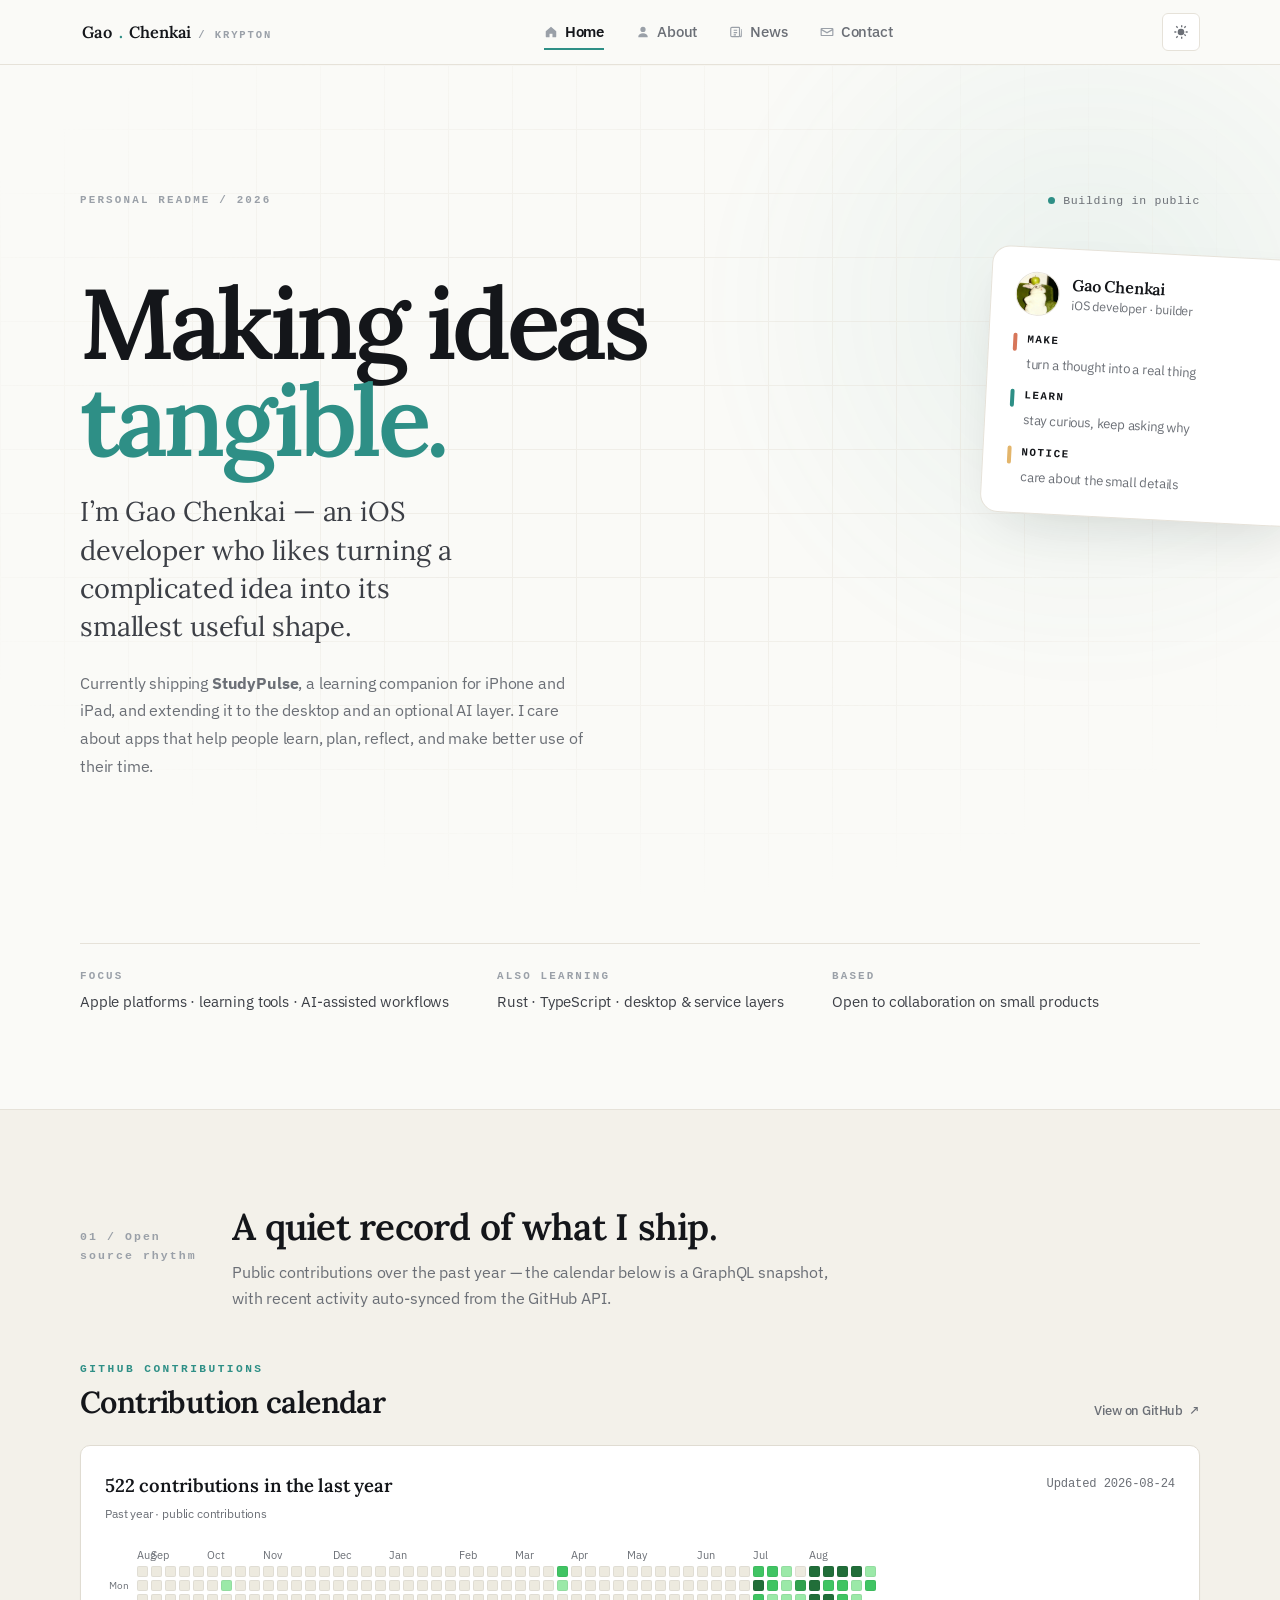
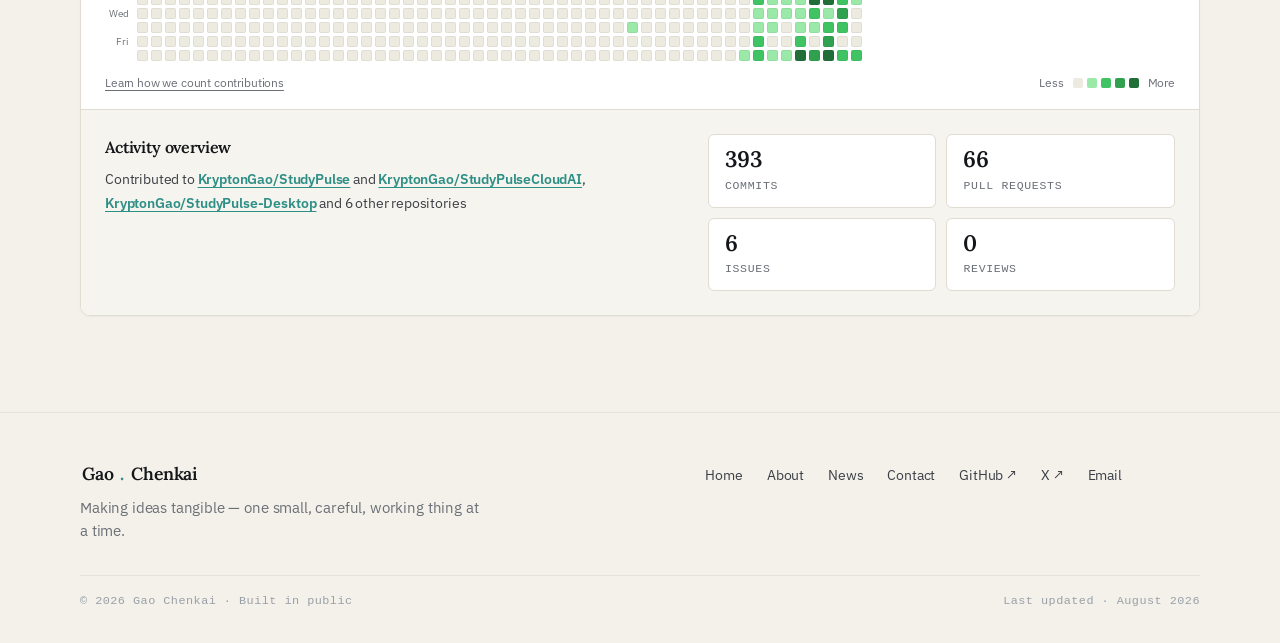
==== commit 7f6472c8: "feat: redesign personal site with editorial design system Rebuild the four pages around a calm, edit" ====
--- a/index.html
+++ b/index.html
@@ -3,506 +3,74 @@
 <head>
     <meta charset="UTF-8">
     <meta name="viewport" content="width=device-width, initial-scale=1.0">
-    <title>Gao Chenkai | Personal profile</title>
-    <meta name="description" content="Gao Chenkai — iOS developer, builder, and curious learner who enjoys making ideas tangible.">
+    <title>Gao Chenkai — iOS developer & builder making ideas tangible</title>
+    <meta name="description" content="Gao Chenkai (Krypton) — iOS developer and builder making learning, reflection, and planning tools for Apple platforms. Currently building StudyPulse.">
+    <meta name="author" content="Gao Chenkai">
+    <meta name="theme-color" content="#FAFAF7" media="(prefers-color-scheme: light)">
+    <meta name="theme-color" content="#0E1014" media="(prefers-color-scheme: dark)">
+
+    <meta property="og:type" content="website">
+    <meta property="og:title" content="Gao Chenkai — iOS developer & builder">
+    <meta property="og:description" content="Making ideas tangible. iOS developer building learning, reflection, and planning tools for Apple platforms.">
+    <meta property="og:image" content="images/profile-hero.svg">
+    <meta property="og:url" content="https://gao-chenkai.github.io/">
+    <meta name="twitter:card" content="summary_large_image">
+    <meta name="twitter:title" content="Gao Chenkai — iOS developer & builder">
+    <meta name="twitter:description" content="Making ideas tangible. iOS developer building learning, reflection, and planning tools.">
+
     <link rel="icon" href="images/profile.jpg" type="image/jpeg">
-    <link rel="stylesheet" href="profile.css?v=20260812">
-    <style>
-        *, *::before, *::after { box-sizing: border-box; }
-
-        :root {
-            --body-bg: #fafbfc;
-            --masthead-bg: rgba(255, 255, 255, 0.95);
-            --footer-bg: linear-gradient(180deg, #f1f5f9 0%, #e2e8f0 100%);
-            --surface: #ffffff;
-            --news-bg: linear-gradient(135deg, #f8fafc 0%, #f1f5f9 100%);
-            --text: #1f2937;
-            --body-text: #374151;
-            --muted: #6b7280;
-            --faint: #9ca3af;
-            --link: #1d4ed8;
-            --link-hover: #1e40af;
-            --border: #e5e7eb;
-            --border-soft: #eef0f3;
-            --avatar-bg: #ffffff;
-            --shadow-sm: 0 1px 2px rgb(0 0 0 / 0.05);
-            --radius: 8px;
-        }
-
-        html[data-theme="dark"] {
-            --body-bg: #111827;
-            --masthead-bg: rgba(17, 24, 39, 0.96);
-            --footer-bg: linear-gradient(180deg, #1f2937 0%, #111827 100%);
-            --surface: #1f2937;
-            --news-bg: linear-gradient(135deg, #1f2937 0%, #243244 100%);
-            --text: #f3f4f6;
-            --body-text: #d1d5db;
-            --muted: #9ca3af;
-            --faint: #6b7280;
-            --link: #93c5fd;
-            --link-hover: #bfdbfe;
-            --border: #374151;
-            --border-soft: #293548;
-            --avatar-bg: #1f2937;
-            --shadow-sm: 0 1px 2px rgb(0 0 0 / 0.2);
-        }
-
-        html { scroll-behavior: smooth; }
-
-        body {
-            min-width: 320px;
-            min-height: 100vh;
-            margin: 0;
-            background: var(--body-bg);
-            color: var(--text);
-            font-family: "IBM Plex Sans", -apple-system, BlinkMacSystemFont, "Segoe UI", sans-serif;
-            font-size: 16px;
-            line-height: 1.65;
-            letter-spacing: -0.01em;
-            display: flex;
-            flex-direction: column;
-            -webkit-font-smoothing: antialiased;
-            transition: background-color 0.2s ease, color 0.2s ease;
-        }
-
-        a {
-            color: var(--link);
-            text-decoration-thickness: 1px;
-            text-underline-offset: 3px;
-        }
-
-        a:hover { color: var(--link-hover); }
-
-        button { font: inherit; }
-
-        .icon-sprite {
-            position: absolute;
-            width: 0;
-            height: 0;
-            overflow: hidden;
-        }
-
-        .icon {
-            width: 1em;
-            height: 1em;
-            flex: 0 0 auto;
-            fill: currentColor;
-        }
-
-        .masthead {
-            border-bottom: 1px solid var(--border);
-            background: var(--masthead-bg);
-            position: sticky;
-            top: 0;
-            z-index: 10;
-            backdrop-filter: blur(10px);
-            -webkit-backdrop-filter: blur(10px);
-            flex: 0 0 auto;
-        }
-
-        .masthead-inner,
-        .page-shell {
-            width: min(calc(100% - 32px), 1216px);
-            margin: 0 auto;
-        }
-
-        .site-nav {
-            min-height: 56px;
-            display: flex;
-            align-items: center;
-            justify-content: space-between;
-        }
-
-        .nav-links {
-            display: flex;
-            align-items: stretch;
-            min-height: 56px;
-            margin: 0;
-            padding: 0;
-            list-style: none;
-        }
-
-        .nav-links li + li { border-left: 1px solid var(--border); }
-
-        .nav-links a {
-            position: relative;
-            display: inline-flex;
-            align-items: center;
-            gap: 8px;
-            min-height: 56px;
-            padding: 0 14px;
-            color: var(--muted);
-            font-size: 16px;
-            text-decoration: none;
-            transition: color 0.2s ease;
-        }
-
-        .nav-links a:hover,
-        .nav-links a.is-active { color: var(--text); }
-
-        .nav-links a.is-active { font-weight: 600; }
-
-        .nav-links a::after {
-            position: absolute;
-            right: 14px;
-            bottom: 10px;
-            left: 14px;
-            height: 2px;
-            background: #2563eb;
-            content: "";
-            opacity: 0;
-            transform: scaleX(0);
-            transform-origin: center;
-            transition: transform 0.28s cubic-bezier(0.22, 1, 0.36, 1), opacity 0.2s ease;
-        }
-
-        .nav-links a:hover::after,
-        .nav-links a.is-active::after {
-            opacity: 1;
-            transform: scaleX(1);
-        }
-
-        .nav-links .icon { width: 15px; height: 15px; color: var(--faint); }
-
-        .control-buttons { display: flex; align-items: center; gap: 8px; }
-
-        .control-btn,
-        .nav-toggle {
-            display: inline-flex;
-            width: 38px;
-            height: 38px;
-            align-items: center;
-            justify-content: center;
-            border: 1px solid var(--border);
-            border-radius: var(--radius);
-            background: var(--surface);
-            color: var(--muted);
-            cursor: pointer;
-            transition: color 0.2s ease, border-color 0.2s ease, background-color 0.2s ease;
-        }
-
-        .control-btn:hover,
-        .nav-toggle:hover { border-color: #9ca3af; color: var(--text); }
-
-        .nav-toggle { display: none; }
-
-        .page-shell {
-            display: grid;
-            grid-template-columns: 260px minmax(0, 900px);
-            gap: 56px;
-            padding-top: 48px;
-            padding-bottom: 24px;
-            flex: 1 0 auto;
-        }
-
-        .sidebar { min-width: 0; }
-
-        .avatar {
-            display: block;
-            width: 200px;
-            height: 200px;
-            margin: 0 0 14px;
-            border: 2px solid var(--border);
-            border-radius: 50%;
-            background: var(--avatar-bg);
-            object-fit: cover;
-            filter: none;
-        }
-
-        .profile-name {
-            margin: 0;
-            color: var(--text);
-            font-size: 1.38rem;
-            font-weight: 700;
-            line-height: 1.25;
-        }
-
-        .profile-role {
-            margin: 5px 0 16px;
-            color: var(--muted);
-            font-size: 0.94rem;
-        }
-
-        .profile-links {
-            display: flex;
-            flex-direction: column;
-            gap: 10px;
-            margin: 0;
-            padding: 0 0 20px;
-            border-bottom: 1px dashed var(--border);
-            list-style: none;
-        }
-
-        .profile-links li,
-        .profile-links a {
-            display: flex;
-            align-items: center;
-            gap: 10px;
-            color: var(--body-text);
-            font-size: 0.96rem;
-            line-height: 1.4;
-        }
-
-        .profile-links a { text-decoration: none; }
-        .profile-links a:hover { color: var(--link); }
-        .profile-links .icon { width: 17px; height: 17px; color: var(--muted); }
-
-        .page-content { min-width: 0; }
-
-        .intro {
-            margin: 0;
-            color: var(--body-text);
-            font-family: Lora, Georgia, "Times New Roman", "Songti SC", serif;
-            font-size: 1.02rem;
-            line-height: 1.75;
-            letter-spacing: 0.005em;
-        }
-
-        .intro + .intro { margin-top: 14px; }
-
-        .intro strong { color: var(--text); font-weight: 600; }
-        .intro em { color: var(--text); }
-
-        .closing { margin-top: 18px !important; }
-
-        .content-section { scroll-margin-top: 80px; }
-
-        .home-github-dashboard { margin-top: 36px; }
-
-        .section-title {
-            margin: 30px 0 13px;
-            color: var(--muted);
-            font-size: 1.15rem;
-            font-weight: 500;
-            line-height: 1.4;
-        }
-
-        .news-list {
-            margin: 0;
-            padding: 5px 18px 5px 42px;
-            border: 1px solid var(--border);
-            border-radius: var(--radius);
-            background: var(--news-bg);
-            box-shadow: var(--shadow-sm);
-            list-style: none;
-        }
-
-        .news-list li {
-            position: relative;
-            display: grid;
-            grid-template-columns: 68px minmax(0, 1fr);
-            gap: 0;
-            padding: 8px 0;
-            color: var(--body-text);
-            font-family: Lora, Georgia, "Times New Roman", "Songti SC", serif;
-            font-size: 0.95rem;
-            line-height: 1.65;
-        }
-
-        .news-list li + li { border-top: 1px dashed var(--border); }
-
-        .news-list li::before {
-            position: absolute;
-            top: 0.82em;
-            left: -22px;
-            width: 5px;
-            height: 5px;
-            border-radius: 50%;
-            background: var(--muted);
-            content: "";
-        }
-
-        .news-date {
-            color: var(--muted);
-            font-family: "IBM Plex Sans", -apple-system, BlinkMacSystemFont, "Segoe UI", sans-serif;
-            font-size: 0.86rem;
-            letter-spacing: 0;
-            white-space: nowrap;
-        }
-
-        .news-list a { font-weight: 500; }
-
-        .footer {
-            margin-top: auto;
-            flex: 0 0 auto;
-            padding: 20px 16px;
-            border-top: 1px solid var(--border);
-            background: var(--footer-bg);
-            color: var(--muted);
-            text-align: center;
-            font-size: 0.88rem;
-        }
-
-        .footer p { margin: 0; }
-        .footer p + p { margin-top: 4px; color: var(--faint); }
-
-        @media (max-width: 900px) {
-            .page-shell {
-                grid-template-columns: 200px minmax(0, 1fr);
-                gap: 32px;
-            }
-
-            .avatar { width: 160px; height: 160px; }
-        }
-
-        @media (max-width: 680px) {
-            .masthead-inner,
-            .page-shell { width: min(calc(100% - 28px), 560px); }
-
-            .site-nav { position: relative; }
-
-            .nav-toggle { display: inline-flex; }
-
-            .nav-links {
-                position: absolute;
-                top: 56px;
-                right: 0;
-                left: 0;
-                display: none;
-                min-height: 0;
-                flex-direction: column;
-                border: 1px solid var(--border);
-                border-top: 0;
-                background: var(--masthead-bg);
-                box-shadow: var(--shadow-sm);
-            }
-
-            .nav-links.is-open { display: flex; }
-            .nav-links li + li { border-top: 1px solid var(--border); border-left: 0; }
-            .nav-links a { width: 100%; min-height: 45px; padding: 0 16px; }
-            .nav-links a.is-active::after { right: 16px; bottom: 0; left: 16px; }
-
-            .control-buttons { margin-left: auto; margin-right: 8px; }
-
-            .page-shell {
-                display: block;
-                padding-top: 32px;
-            }
-
-            .sidebar {
-                display: grid;
-                grid-template-columns: 112px minmax(0, 1fr);
-                gap: 18px;
-                align-items: center;
-                margin-bottom: 34px;
-            }
-
-            .avatar { width: 112px; height: 112px; margin: 0; }
-            .profile-role { margin-bottom: 11px; }
-            .profile-links { gap: 7px; padding-bottom: 0; border-bottom: 0; }
-            .profile-links li, .profile-links a { font-size: 0.88rem; }
-
-            .intro { font-size: 1rem; }
-            .news-list { padding-left: 35px; }
-            .news-list li { grid-template-columns: 58px minmax(0, 1fr); font-size: 0.92rem; }
-        }
-
-        @media (max-width: 430px) {
-            .sidebar { grid-template-columns: 96px minmax(0, 1fr); gap: 14px; }
-            .avatar { width: 96px; height: 96px; }
-            .profile-name { font-size: 1.2rem; }
-            .news-list li { grid-template-columns: 1fr; gap: 2px; }
-            .news-date { font-size: 0.8rem; }
-        }
-
-        @keyframes page-fade-in {
-            from { opacity: 0; transform: translateY(12px); }
-            to { opacity: 1; transform: translateY(0); }
-        }
-
-        @keyframes masthead-enter {
-            from { opacity: 0; transform: translateY(-10px); }
-            to { opacity: 1; transform: translateY(0); }
-        }
-
-        @keyframes sidebar-enter {
-            from { opacity: 0; transform: translateX(-18px); }
-            to { opacity: 1; transform: translateX(0); }
-        }
-
-        @keyframes page-fade-out {
-            from { opacity: 1; transform: translateY(0); }
-            to { opacity: 0; transform: translateY(-8px); }
-        }
-
-        body { animation: page-fade-in 0.39s ease both; }
-        .masthead { animation: masthead-enter 0.31s ease both; }
-        .page-shell { animation: page-fade-in 0.46s 0.03s ease both; }
-        .sidebar { animation: sidebar-enter 0.43s 0.07s ease both; }
-        .page-content { animation: page-fade-in 0.43s 0.1s ease both; }
-        .news-list, .contact-list { animation: page-fade-in 0.39s 0.19s ease both; }
-        .footer { animation: page-fade-in 0.39s 0.21s ease both; }
-
-        body.page-leaving { pointer-events: none; }
-        body.page-leaving .masthead,
-        body.page-leaving .page-shell,
-        body.page-leaving .footer { animation: page-fade-out 0.14s ease both; }
-
-        @media (prefers-reduced-motion: reduce) {
-            *, *::before, *::after {
-                scroll-behavior: auto !important;
-                animation: none !important;
-                transition-duration: 0.01ms !important;
-            }
-        }
-    </style>
+    <link rel="canonical" href="https://gao-chenkai.github.io/">
+
+    <link rel="preconnect" href="https://fonts.googleapis.com">
+    <link rel="preconnect" href="https://fonts.gstatic.com" crossorigin>
+    <link href="https://fonts.googleapis.com/css2?family=IBM+Plex+Sans:wght@400;500;600;700&family=Lora:ital,wght@0,400;0,500;0,600;0,700;1,400&display=swap" rel="stylesheet">
+    <link rel="stylesheet" href="profile.css?v=20260824">
+
+    <script type="application/ld+json">
+    {
+      "@context": "https://schema.org",
+      "@type": "Person",
+      "name": "Gao Chenkai",
+      "alternateName": "Krypton",
+      "url": "https://gao-chenkai.github.io/",
+      "image": "https://gao-chenkai.github.io/images/profile.jpg",
+      "jobTitle": "iOS developer",
+      "description": "iOS developer, builder, and curious learner who enjoys making ideas tangible.",
+      "sameAs": [
+        "https://github.com/KryptonGao",
+        "https://x.com/KryptonGao",
+        "https://instagram.com/kryptongao5525"
+      ],
+      "email": "mailto:DevChenkai@outlook.com"
+    }
+    </script>
 </head>
 <body>
     <svg class="icon-sprite" aria-hidden="true" focusable="false">
-        <symbol id="icon-home" viewBox="0 0 24 24">
-            <path d="M3 10.8 12 3l9 7.8v8.7a1.5 1.5 0 0 1-1.5 1.5h-5v-6h-5v6h-5A1.5 1.5 0 0 1 3 19.5v-8.7Z"/>
-        </symbol>
-        <symbol id="icon-user" viewBox="0 0 24 24">
-            <path d="M12 12a4.5 4.5 0 1 0 0-9 4.5 4.5 0 0 0 0 9Zm0 2c-4.4 0-8 2.4-8 5.4V21h16v-1.6c0-3-3.6-5.4-8-5.4Z"/>
-        </symbol>
-        <symbol id="icon-mail" viewBox="0 0 24 24">
-            <path d="M3 5h18a2 2 0 0 1 2 2v10a2 2 0 0 1-2 2H3a2 2 0 0 1-2-2V7a2 2 0 0 1 2-2Zm9 7.2L21 7H3l9 5.2ZM3 9.3V17h18V9.3l-9 5.2-9-5.2Z"/>
-        </symbol>
-        <symbol id="icon-github" viewBox="0 0 24 24">
-            <path d="M12 2a10 10 0 0 0-3.2 19.5c.5.1.7-.2.7-.5v-1.8c-2.8.6-3.4-1.2-3.4-1.2-.5-1.2-1.1-1.5-1.1-1.5-.9-.6.1-.6.1-.6 1 0 1.5 1 1.5 1 .9 1.5 2.3 1.1 2.9.8.1-.6.4-1.1.7-1.3-2.2-.3-4.5-1.1-4.5-4.9 0-1.1.4-2 1-2.7-.1-.3-.4-1.3.1-2.7 0 0 .8-.3 2.8 1a9.7 9.7 0 0 1 5.1 0c2-1.3 2.8-1 2.8-1 .5 1.4.2 2.4.1 2.7.6.7 1 1.6 1 2.7 0 3.8-2.3 4.6-4.5 4.9.4.3.7.9.7 1.8V21c0 .3.2.6.7.5A10 10 0 0 0 12 2Z"/>
-        </symbol>
-        <symbol id="icon-news" viewBox="0 0 24 24">
-            <path d="M5 3h12a2 2 0 0 1 2 2v14a2 2 0 0 1-2 2H5a3 3 0 0 1-3-3V6a3 3 0 0 1 3-3Zm0 2a1 1 0 0 0-1 1v12a1 1 0 0 0 1 1h12V5H5Zm3 3h6v2H8V8Zm0 4h6v2H8v-2Zm0 4h4v2H8v-2ZM21 7h1v12a2 2 0 0 1-2 2h-1v-2h1a0 0 0 0 0 0 0V7h1Z"/>
-        </symbol>
-        <symbol id="icon-sun" viewBox="0 0 24 24">
-            <path d="M12 7a5 5 0 1 0 0 10 5 5 0 0 0 0-10Zm0-5h2v3h-2V2Zm0 17h2v3h-2v-3ZM2 11h3v2H2v-2Zm17 0h3v2h-3v-2ZM4.2 4.2l1.4-1.4 2.1 2.1-1.4 1.4-2.1-2.1Zm12.1 12.1 1.4-1.4 2.1 2.1-1.4 1.4-2.1-2.1ZM4.2 19.8l2.1-2.1 1.4 1.4-2.1 2.1-1.4-1.4Zm12.1-14.9 2.1-2.1 1.4 1.4-2.1 2.1-1.4-1.4Z"/>
-        </symbol>
-        <symbol id="icon-moon" viewBox="0 0 24 24">
-            <path d="M20.4 15.2A8.7 8.7 0 0 1 8.8 3.6 9 9 0 1 0 20.4 15.2Z"/>
-        </symbol>
-        <symbol id="icon-menu" viewBox="0 0 24 24">
-            <path d="M3 5h18v2H3V5Zm0 6h18v2H3v-2Zm0 6h18v2H3v-2Z"/>
-        </symbol>
+        <symbol id="icon-home" viewBox="0 0 24 24"><path d="M3 10.8 12 3l9 7.8v8.7a1.5 1.5 0 0 1-1.5 1.5h-5v-6h-5v6h-5A1.5 1.5 0 0 1 3 19.5v-8.7Z"/></symbol>
+        <symbol id="icon-user" viewBox="0 0 24 24"><path d="M12 12a4.5 4.5 0 1 0 0-9 4.5 4.5 0 0 0 0 9Zm0 2c-4.4 0-8 2.4-8 5.4V21h16v-1.6c0-3-3.6-5.4-8-5.4Z"/></symbol>
+        <symbol id="icon-mail" viewBox="0 0 24 24"><path d="M3 5h18a2 2 0 0 1 2 2v10a2 2 0 0 1-2 2H3a2 2 0 0 1-2-2V7a2 2 0 0 1 2-2Zm9 7.2L21 7H3l9 5.2ZM3 9.3V17h18V9.3l-9 5.2-9-5.2Z"/></symbol>
+        <symbol id="icon-github" viewBox="0 0 24 24"><path d="M12 2a10 10 0 0 0-3.2 19.5c.5.1.7-.2.7-.5v-1.8c-2.8.6-3.4-1.2-3.4-1.2-.5-1.2-1.1-1.5-1.1-1.5-.9-.6.1-.6.1-.6 1 0 1.5 1 1.5 1 .9 1.5 2.3 1.1 2.9.8.1-.6.4-1.1.7-1.3-2.2-.3-4.5-1.1-4.5-4.9 0-1.1.4-2 1-2.7-.1-.3-.4-1.3.1-2.7 0 0 .8-.3 2.8 1a9.7 9.7 0 0 1 5.1 0c2-1.3 2.8-1 2.8-1 .5 1.4.2 2.4.1 2.7.6.7 1 1.6 1 2.7 0 3.8-2.3 4.6-4.5 4.9.4.3.7.9.7 1.8V21c0 .3.2.6.7.5A10 10 0 0 0 12 2Z"/></symbol>
+        <symbol id="icon-news" viewBox="0 0 24 24"><path d="M5 3h12a2 2 0 0 1 2 2v14a2 2 0 0 1-2 2H5a3 3 0 0 1-3-3V6a3 3 0 0 1 3-3Zm0 2a1 1 0 0 0-1 1v12a1 1 0 0 0 1 1h12V5H5Zm3 3h6v2H8V8Zm0 4h6v2H8v-2Zm0 4h4v2H8v-2ZM21 7h1v12a2 2 0 0 1-2 2h-1v-2h1a0 0 0 0 0 0V7h1Z"/></symbol>
+        <symbol id="icon-sun" viewBox="0 0 24 24"><path d="M12 7a5 5 0 1 0 0 10 5 5 0 0 0 0-10Zm0-5h2v3h-2V2Zm0 17h2v3h-2v-3ZM2 11h3v2H2v-2Zm17 0h3v2h-3v-2ZM4.2 4.2l1.4-1.4 2.1 2.1-1.4 1.4-2.1-2.1Zm12.1 12.1 1.4-1.4 2.1 2.1-1.4 1.4-2.1-2.1ZM4.2 19.8l2.1-2.1 1.4 1.4-2.1 2.1-1.4-1.4Zm12.1-14.9 2.1-2.1 1.4 1.4-2.1 2.1-1.4-1.4Z"/></symbol>
+        <symbol id="icon-moon" viewBox="0 0 24 24"><path d="M20.4 15.2A8.7 8.7 0 0 1 8.8 3.6 9 9 0 1 0 20.4 15.2Z"/></symbol>
+        <symbol id="icon-menu" viewBox="0 0 24 24"><path d="M3 5h18v2H3V5Zm0 6h18v2H3v-2Zm0 6h18v2H3v-2Z"/></symbol>
+        <symbol id="icon-arrow" viewBox="0 0 24 24"><path d="M7 17 17 7M17 7H9M17 7v8" fill="none" stroke="currentColor" stroke-width="2" stroke-linecap="round" stroke-linejoin="round"/></symbol>
     </svg>
+
+    <div class="scroll-progress" aria-hidden="true"></div>
 
     <header class="masthead">
         <div class="masthead-inner">
             <nav class="site-nav" aria-label="Primary navigation">
+                <a class="wordmark" href="index.html" aria-label="Gao Chenkai — home">
+                    Gao<b>.</b>Chenkai <span>/ Krypton</span>
+                </a>
                 <ul class="nav-links" id="primary-nav">
-                    <li>
-                        <a class="is-active" href="index.html">
-                            <svg class="icon" aria-hidden="true"><use href="#icon-home"></use></svg>
-                            <span>Home</span>
-                        </a>
-                    </li>
-                    <li>
-                        <a href="about.html">
-                            <svg class="icon" aria-hidden="true"><use href="#icon-user"></use></svg>
-                            <span>About</span>
-                        </a>
-                    </li>
-                    <li>
-                        <a href="news.html">
-                            <svg class="icon" aria-hidden="true"><use href="#icon-news"></use></svg>
-                            <span>News</span>
-                        </a>
-                    </li>
-                    <li>
-                        <a href="contact.html">
-                            <svg class="icon" aria-hidden="true"><use href="#icon-mail"></use></svg>
-                            <span>Contact</span>
-                        </a>
-                    </li>
+                    <li><a class="is-active" href="index.html"><svg class="icon" aria-hidden="true"><use href="#icon-home"></use></svg><span>Home</span></a></li>
+                    <li><a href="about.html"><svg class="icon" aria-hidden="true"><use href="#icon-user"></use></svg><span>About</span></a></li>
+                    <li><a href="news.html"><svg class="icon" aria-hidden="true"><use href="#icon-news"></use></svg><span>News</span></a></li>
+                    <li><a href="contact.html"><svg class="icon" aria-hidden="true"><use href="#icon-mail"></use></svg><span>Contact</span></a></li>
                 </ul>
                 <div class="control-buttons">
                     <button class="control-btn" id="theme-toggle" type="button" aria-label="Toggle theme" aria-pressed="false">
@@ -516,97 +84,148 @@
         </div>
     </header>
 
-    <div class="page-shell" id="home">
-        <aside class="sidebar" aria-label="Profile">
-            <img class="avatar" src="images/profile.jpg" alt="Gao Chenkai">
-            <div class="profile-content">
-                <h1 class="profile-name">Gao Chenkai</h1>
-                <p class="profile-role">iOS developer · builder · curious learner</p>
-                <ul class="profile-links">
-                    <li>
-                        <svg class="icon" aria-hidden="true"><use href="#icon-user"></use></svg>
-                        <span>Making ideas tangible</span>
-                    </li>
-                    <li>
-                        <a href="mailto:DevChenkai@outlook.com">
-                            <svg class="icon" aria-hidden="true"><use href="#icon-mail"></use></svg>
-                            <span>Email</span>
-                        </a>
-                    </li>
-                    <li>
-                        <a href="https://github.com/Gao-Chenkai" target="_blank" rel="noopener">
-                            <svg class="icon" aria-hidden="true"><use href="#icon-github"></use></svg>
-                            <span>GitHub</span>
-                        </a>
-                    </li>
-                </ul>
-            </div>
-        </aside>
-
-        <main class="page-content">
-            <article id="about" class="content-section">
-                <p class="intro">Hi, I’m <strong>Gao Chenkai</strong> — you may also know me as <strong>Krypton</strong>. I’m an iOS developer, a curious builder, and someone who enjoys taking a complicated idea and finding its smallest useful shape.</p>
-                <p class="intro">I like making things that feel clear and human: starting from a rough thought, learning whatever the problem requires, and gradually turning it into something real. I’m especially drawn to apps that help people learn, plan, reflect, or make better use of their time.</p>
-            </article>
-
-            <section class="github-dashboard home-github-dashboard" aria-labelledby="home-github-title">
-                <div class="github-dashboard-header">
+    <main id="home">
+        <!-- ============================ HERO ============================ -->
+        <section class="hero" aria-labelledby="hero-title">
+            <div class="hero-bg" aria-hidden="true">
+                <div class="hero-glow" data-parallax="0.12"></div>
+                <div class="hero-grid"></div>
+            </div>
+
+            <div class="hero-card" aria-hidden="true">
+                <div class="hero-card-head">
+                    <img class="hero-card-avatar" src="images/profile.jpg" alt="">
                     <div>
-                        <p class="github-kicker">GITHUB CONTRIBUTIONS</p>
-                        <h2 class="internal-section-title" id="home-github-title">GitHub contributions</h2>
-                    </div>
-                    <a class="github-profile-link" href="https://github.com/Gao-Chenkai" target="_blank" rel="noopener">View on GitHub <span aria-hidden="true">↗</span></a>
-                </div>
-
-                <div class="contribution-card" data-github-contribution-card>
-                    <div class="contribution-card-heading">
+                        <div class="hero-card-name">Gao Chenkai</div>
+                        <div class="hero-card-role">iOS developer · builder</div>
+                    </div>
+                </div>
+                <div class="hero-card-notes">
+                    <div class="hero-card-note"><i></i><div><b>MAKE</b><span>turn a thought into a real thing</span></div></div>
+                    <div class="hero-card-note"><i></i><div><b>LEARN</b><span>stay curious, keep asking why</span></div></div>
+                    <div class="hero-card-note"><i></i><div><b>NOTICE</b><span>care about the small details</span></div></div>
+                </div>
+            </div>
+
+            <div class="hero-inner">
+                <div class="hero-top">
+                    <span class="eyebrow">Personal readme / 2026</span>
+                    <span class="hero-status">Building in public</span>
+                </div>
+
+                <h1 class="display hero-name" id="hero-title">Making ideas<br><em>tangible.</em></h1>
+                <p class="lead hero-line">I’m Gao Chenkai — an iOS developer who likes turning a complicated idea into its smallest useful shape.</p>
+                <p class="hero-sub">Currently shipping <strong>StudyPulse</strong>, a learning companion for iPhone and iPad, and extending it to the desktop and an optional AI layer. I care about apps that help people learn, plan, reflect, and make better use of their time.</p>
+
+                <div class="hero-actions btn-row" data-reveal>
+                    <a class="btn" href="#activity">View GitHub activity <svg class="icon arrow" aria-hidden="true"><use href="#icon-arrow"></use></svg></a>
+                    <a class="btn btn--ghost" href="https://github.com/KryptonGao" target="_blank" rel="noopener">View GitHub <svg class="icon arrow" aria-hidden="true"><use href="#icon-arrow"></use></svg></a>
+                </div>
+
+                <div class="hero-meta">
+                    <div class="hero-meta-item">
+                        <span class="eyebrow">Focus</span>
+                        <p>Apple platforms · learning tools · AI-assisted workflows</p>
+                    </div>
+                    <div class="hero-meta-item">
+                        <span class="eyebrow">Also learning</span>
+                        <p>Rust · TypeScript · desktop & service layers</p>
+                    </div>
+                    <div class="hero-meta-item">
+                        <span class="eyebrow">Based</span>
+                        <p>Open to collaboration on small products</p>
+                    </div>
+                </div>
+            </div>
+        </section>
+
+        <!-- ====================== GITHUB ACTIVITY ======================= -->
+        <section class="section section--alt" id="activity" aria-labelledby="activity-title">
+            <div class="shell">
+                <div class="section-head" data-reveal>
+                    <span class="section-index">01 / Open source rhythm</span>
+                    <div>
+                        <h2 class="section-title" id="activity-title">A quiet record of what I ship.</h2>
+                        <p class="section-sub">Public contributions over the past year — the calendar below is a GraphQL snapshot, with recent activity auto-synced from the GitHub API.</p>
+                    </div>
+                </div>
+
+                <section class="github-dashboard" aria-labelledby="home-github-title" data-reveal>
+                    <div class="github-dashboard-header">
                         <div>
-                            <p class="contribution-total" data-contribution-total>Loading contribution stats…</p>
-                            <p class="contribution-caption">Past year · public contributions</p>
-                        </div>
-                        <span class="contribution-updated" data-contribution-updated>GraphQL snapshot</span>
-                    </div>
-
-                    <div class="contribution-calendar-scroll">
-                        <div class="contribution-calendar">
-                            <div class="contribution-months" data-contribution-months aria-hidden="true"></div>
-                            <div class="contribution-calendar-body">
-                                <div class="contribution-weekdays" aria-hidden="true">
-                                    <span></span><span>Mon</span><span></span><span>Wed</span><span></span><span>Fri</span><span></span>
+                            <p class="github-kicker">GitHub contributions</p>
+                            <h3 class="internal-section-title" id="home-github-title">Contribution calendar</h3>
+                        </div>
+                        <a class="github-profile-link" href="https://github.com/KryptonGao" target="_blank" rel="noopener">View on GitHub <span aria-hidden="true">↗</span></a>
+                    </div>
+
+                    <div class="contribution-card" data-github-contribution-card>
+                        <div class="contribution-card-heading">
+                            <div>
+                                <p class="contribution-total" data-contribution-total>Loading contribution stats…</p>
+                                <p class="contribution-caption">Past year · public contributions</p>
+                            </div>
+                            <span class="contribution-updated" data-contribution-updated>GraphQL snapshot</span>
+                        </div>
+
+                        <div class="contribution-calendar-scroll">
+                            <div class="contribution-calendar">
+                                <div class="contribution-months" data-contribution-months aria-hidden="true"></div>
+                                <div class="contribution-calendar-body">
+                                    <div class="contribution-weekdays" aria-hidden="true">
+                                        <span></span><span>Mon</span><span></span><span>Wed</span><span></span><span>Fri</span><span></span>
+                                    </div>
+                                    <div class="contribution-grid" data-contribution-grid role="grid" aria-label="GitHub contribution calendar for the past year"></div>
                                 </div>
-                                <div class="contribution-grid" data-contribution-grid role="grid" aria-label="GitHub contribution calendar for the past year"></div>
-                            </div>
-                        </div>
-                    </div>
-
-                    <div class="contribution-legend-row">
-                        <a href="https://docs.github.com/en/account-and-profile/concepts/contributions" target="_blank" rel="noopener">Learn how we count contributions</a>
-                        <span class="contribution-legend"><span>Less</span><span class="legend-cells" aria-hidden="true"><i data-level="0"></i><i data-level="1"></i><i data-level="2"></i><i data-level="3"></i><i data-level="4"></i></span><span>More</span></span>
-                    </div>
-
-                    <div class="contribution-overview">
-                        <div class="overview-copy">
-                            <h2>Activity overview</h2>
-                            <p data-overview-copy>Preparing repository summary…</p>
-                        </div>
-                        <div class="overview-stat-grid" aria-label="Contribution category statistics">
-                            <div class="overview-stat"><strong data-contribution-stat="commits">—</strong><span>Commits</span></div>
-                            <div class="overview-stat"><strong data-contribution-stat="pullRequests">—</strong><span>Pull requests</span></div>
-                            <div class="overview-stat"><strong data-contribution-stat="issues">—</strong><span>Issues</span></div>
-                            <div class="overview-stat"><strong data-contribution-stat="reviews">—</strong><span>Reviews</span></div>
-                        </div>
-                    </div>
-                </div>
-            </section>
-        </main>
-    </div>
+                            </div>
+                        </div>
+
+                        <div class="contribution-legend-row">
+                            <a href="https://docs.github.com/en/account-and-profile/concepts/contributions" target="_blank" rel="noopener">Learn how we count contributions</a>
+                            <span class="contribution-legend"><span>Less</span><span class="legend-cells" aria-hidden="true"><i data-level="0"></i><i data-level="1"></i><i data-level="2"></i><i data-level="3"></i><i data-level="4"></i></span><span>More</span></span>
+                        </div>
+
+                        <div class="contribution-overview">
+                            <div class="overview-copy">
+                                <h2>Activity overview</h2>
+                                <p data-overview-copy>Preparing repository summary…</p>
+                            </div>
+                            <div class="overview-stat-grid" aria-label="Contribution category statistics">
+                                <div class="overview-stat"><strong data-contribution-stat="commits">—</strong><span>Commits</span></div>
+                                <div class="overview-stat"><strong data-contribution-stat="pullRequests">—</strong><span>Pull requests</span></div>
+                                <div class="overview-stat"><strong data-contribution-stat="issues">—</strong><span>Issues</span></div>
+                                <div class="overview-stat"><strong data-contribution-stat="reviews">—</strong><span>Reviews</span></div>
+                            </div>
+                        </div>
+                    </div>
+                </section>
+            </div>
+        </section>
+    </main>
 
     <footer class="footer">
-        <p>&copy; 2026 Gao Chenkai · Last updated: August 2026</p>
-        <p>Thanks for visiting</p>
+        <div class="footer-inner">
+            <div class="footer-brand">
+                <a class="wordmark" href="index.html">Gao<b>.</b>Chenkai</a>
+                <p>Making ideas tangible — one small, careful, working thing at a time.</p>
+            </div>
+            <ul class="footer-links">
+                <li><a href="index.html">Home</a></li>
+                <li><a href="about.html">About</a></li>
+                <li><a href="news.html">News</a></li>
+                <li><a href="contact.html">Contact</a></li>
+                <li><a href="https://github.com/KryptonGao" target="_blank" rel="noopener">GitHub ↗</a></li>
+                <li><a href="https://x.com/KryptonGao" target="_blank" rel="noopener">X ↗</a></li>
+                <li><a href="mailto:DevChenkai@outlook.com">Email</a></li>
+            </ul>
+        </div>
+        <div class="footer-bottom">
+            <p>&copy; 2026 Gao Chenkai · Built in public</p>
+            <p>Last updated · August 2026</p>
+        </div>
     </footer>
 
-    <script src="data/github-contributions.js?v=20260812" defer></script>
-    <script src="js/animations.js?v=20260812" defer></script>
+    <script src="data/github-contributions.js?v=20260824" defer></script>
+    <script src="js/animations.js?v=20260824" defer></script>
 </body>
 </html>
--- a/profile.css
+++ b/profile.css
@@ -1,85 +1,175 @@
+/* ==========================================================================
+   Gao Chenkai — Personal site design system
+   Editorial · minimal · calm · built in public
+   ========================================================================== */
+
+/* --------------------------------------------------------------------------
+   1. Design tokens
+   -------------------------------------------------------------------------- */
+:root {
+    /* Surface & ink */
+    --bg:            #FAFAF7;   /* warm off-white */
+    --bg-2:          #F3F1EA;   /* alt section cream */
+    --surface:       #FFFFFF;
+    --surface-soft:  #F6F4EE;
+    --text:          #14161A;   /* near-charcoal */
+    --text-2:        #3C3F46;   /* body */
+    --muted:         #6B6F76;
+    --faint:         #9AA0A8;
+    --line:          #E6E2D9;   /* warm hairline */
+    --line-strong:   #D6D1C6;
+
+    /* Accent — teal-green (from profile-hero.svg, kin to GitHub green) */
+    --accent:        #2E8F86;
+    --accent-hover:  #24766E;
+    --accent-2:      #D7765A;   /* warm clay, used sparingly for numerals */
+    --accent-soft:   rgba(46, 143, 134, 0.08);
+    --accent-line:   rgba(46, 143, 134, 0.22);
+
+    /* Links inherit accent in editorial contexts */
+    --link:          #2E8F86;
+    --link-hover:    #24766E;
+
+    /* GitHub data viz — authentic greens, harmonized */
+    --github-panel:    #FFFFFF;
+    --github-subtle:   #F6F4EE;
+    --github-line:     #E0DCD2;
+    --github-icon:     #57606A;
+    --contribution-0:  #EDEADF;
+    --contribution-1:  #9BE9A8;
+    --contribution-2:  #40C463;
+    --contribution-3:  #30A14E;
+    --contribution-4:  #216E39;
+
+    /* Typography */
+    --font-serif: "Lora", Georgia, "Times New Roman", "Songti SC", serif;
+    --font-sans:  "IBM Plex Sans", -apple-system, BlinkMacSystemFont, "Segoe UI", system-ui, sans-serif;
+    --font-mono:  ui-monospace, SFMono-Regular, Menlo, "SF Mono", monospace;
+
+    /* Spacing scale */
+    --space-1:  4px;
+    --space-2:  8px;
+    --space-3:  12px;
+    --space-4:  16px;
+    --space-5:  24px;
+    --space-6:  32px;
+    --space-7:  48px;
+    --space-8:  64px;
+    --space-9:  96px;
+    --space-10: 128px;
+
+    /* Radius */
+    --radius-sm: 6px;
+    --radius:    10px;
+    --radius-lg: 18px;
+    --radius-xl: 28px;
+    --radius-pill: 999px;
+
+    /* Shadows — restrained */
+    --shadow-sm: 0 1px 2px rgb(20 22 26 / 0.04);
+    --shadow-md: 0 6px 24px -10px rgb(20 22 26 / 0.12);
+    --shadow-lg: 0 24px 60px -24px rgb(20 22 26 / 0.16);
+
+    /* Layout */
+    --shell:   min(calc(100% - 48px), 1120px);
+    --shell-narrow: min(calc(100% - 48px), 860px);
+    --masthead-h: 64px;
+
+    /* Motion */
+    --ease: cubic-bezier(0.22, 1, 0.36, 1);
+    --ease-out: cubic-bezier(0.16, 1, 0.3, 1);
+    --dur-fast: 0.18s;
+    --dur: 0.32s;
+    --dur-slow: 0.6s;
+}
+
+html[data-theme="dark"] {
+    --bg:            #0E1014;
+    --bg-2:          #14171D;
+    --surface:       #181C23;
+    --surface-soft:  #14171D;
+    --text:          #ECEAE4;
+    --text-2:        #C0BDB6;
+    --muted:         #8A8E96;
+    --faint:         #5C616B;
+    --line:          #262A32;
+    --line-strong:   #333943;
+
+    --accent:        #4FB0A4;
+    --accent-hover:  #6BC4B8;
+    --accent-2:      #E8917A;
+    --accent-soft:   rgba(79, 176, 164, 0.10);
+    --accent-line:   rgba(79, 176, 164, 0.28);
+
+    --link:          #4FB0A4;
+    --link-hover:    #6BC4B8;
+
+    --github-panel:    #0D1117;
+    --github-subtle:   #161B22;
+    --github-line:     #30363D;
+    --github-icon:     #8B949E;
+    --contribution-0:  #161B22;
+    --contribution-1:  #0E4429;
+    --contribution-2:  #006D32;
+    --contribution-3:  #26A641;
+    --contribution-4:  #39D353;
+
+    --shadow-sm: 0 1px 2px rgb(0 0 0 / 0.3);
+    --shadow-md: 0 6px 24px -10px rgb(0 0 0 / 0.5);
+    --shadow-lg: 0 24px 60px -24px rgb(0 0 0 / 0.6);
+}
+
+/* --------------------------------------------------------------------------
+   2. Reset & base
+   -------------------------------------------------------------------------- */
 *, *::before, *::after { box-sizing: border-box; }
 
-:root {
-    --body-bg: #fafbfc;
-    --masthead-bg: rgba(255, 255, 255, 0.95);
-    --footer-bg: linear-gradient(180deg, #f1f5f9 0%, #e2e8f0 100%);
-    --surface: #ffffff;
-    --news-bg: linear-gradient(135deg, #f8fafc 0%, #f1f5f9 100%);
-    --text: #1f2937;
-    --body-text: #374151;
-    --muted: #6b7280;
-    --faint: #9ca3af;
-    --link: #1d4ed8;
-    --link-hover: #1e40af;
-    --border: #e5e7eb;
-    --avatar-bg: #ffffff;
-    --github-panel: #ffffff;
-    --github-subtle: #f6f8fa;
-    --github-line: #d0d7de;
-    --github-icon: #57606a;
-    --contribution-0: #ebedf0;
-    --contribution-1: #9be9a8;
-    --contribution-2: #40c463;
-    --contribution-3: #30a14e;
-    --contribution-4: #216e39;
-    --shadow-sm: 0 1px 2px rgb(0 0 0 / 0.05);
-    --radius: 8px;
-}
-
-html[data-theme="dark"] {
-    --body-bg: #111827;
-    --masthead-bg: rgba(17, 24, 39, 0.96);
-    --footer-bg: linear-gradient(180deg, #1f2937 0%, #111827 100%);
-    --surface: #1f2937;
-    --news-bg: linear-gradient(135deg, #1f2937 0%, #243244 100%);
-    --text: #f3f4f6;
-    --body-text: #d1d5db;
-    --muted: #9ca3af;
-    --faint: #6b7280;
-    --link: #93c5fd;
-    --link-hover: #bfdbfe;
-    --border: #374151;
-    --avatar-bg: #1f2937;
-    --github-panel: #0d1117;
-    --github-subtle: #161b22;
-    --github-line: #30363d;
-    --github-icon: #8b949e;
-    --contribution-0: #161b22;
-    --contribution-1: #0e4429;
-    --contribution-2: #006d32;
-    --contribution-3: #26a641;
-    --contribution-4: #39d353;
-    --shadow-sm: 0 1px 2px rgb(0 0 0 / 0.2);
-}
-
-html { scroll-behavior: smooth; }
+html {
+    scroll-behavior: smooth;
+    -webkit-text-size-adjust: 100%;
+}
 
 body {
     min-width: 320px;
     min-height: 100vh;
     margin: 0;
-    background: var(--body-bg);
+    background: var(--bg);
     color: var(--text);
-    font-family: "IBM Plex Sans", -apple-system, BlinkMacSystemFont, "Segoe UI", sans-serif;
+    font-family: var(--font-sans);
     font-size: 16px;
     line-height: 1.65;
     letter-spacing: -0.01em;
     display: flex;
     flex-direction: column;
     -webkit-font-smoothing: antialiased;
-    transition: background-color 0.2s ease, color 0.2s ease;
+    -moz-osx-font-smoothing: grayscale;
+    transition: background-color var(--dur) var(--ease), color var(--dur) var(--ease);
+    overflow-x: hidden;
 }
 
 a {
     color: var(--link);
     text-decoration-thickness: 1px;
     text-underline-offset: 3px;
-}
-
+    transition: color var(--dur-fast) ease;
+}
 a:hover { color: var(--link-hover); }
-button { font: inherit; }
-
+
+button { font: inherit; color: inherit; }
+
+img { max-width: 100%; height: auto; display: block; }
+
+::selection { background: var(--accent-soft); color: var(--text); }
+
+:focus-visible {
+    outline: 2px solid var(--accent);
+    outline-offset: 3px;
+    border-radius: 2px;
+}
+
+/* --------------------------------------------------------------------------
+   3. Icon sprite
+   -------------------------------------------------------------------------- */
 .icon-sprite {
     position: absolute;
     width: 0;
@@ -94,79 +184,111 @@
     fill: currentColor;
 }
 
+/* --------------------------------------------------------------------------
+   4. Layout shells
+   -------------------------------------------------------------------------- */
+.shell {
+    width: var(--shell);
+    max-width: 100%;
+    margin: 0 auto;
+}
+
+.shell-narrow {
+    width: var(--shell-narrow);
+    max-width: 100%;
+    margin: 0 auto;
+}
+
+/* --------------------------------------------------------------------------
+   5. Masthead + navigation
+   -------------------------------------------------------------------------- */
 .masthead {
     position: sticky;
     top: 0;
-    z-index: 10;
-    border-bottom: 1px solid var(--border);
-    background: var(--masthead-bg);
-    backdrop-filter: blur(10px);
-    -webkit-backdrop-filter: blur(10px);
+    z-index: 50;
+    border-bottom: 1px solid var(--line);
+    background: var(--bg);
+    background: color-mix(in srgb, var(--bg) 88%, transparent);
+    backdrop-filter: saturate(180%) blur(14px);
+    -webkit-backdrop-filter: saturate(180%) blur(14px);
     flex: 0 0 auto;
 }
 
-.masthead-inner,
-.page-shell {
-    width: min(calc(100% - 32px), 1216px);
+.masthead-inner {
+    width: var(--shell);
+    max-width: 100%;
     margin: 0 auto;
 }
 
 .site-nav {
-    min-height: 56px;
+    min-height: var(--masthead-h);
     display: flex;
     align-items: center;
     justify-content: space-between;
-}
+    gap: var(--space-4);
+}
+
+/* Wordmark */
+.wordmark {
+    display: inline-flex;
+    align-items: baseline;
+    gap: 7px;
+    padding: 4px 2px;
+    color: var(--text);
+    font-family: var(--font-serif);
+    font-size: 1.02rem;
+    font-weight: 600;
+    letter-spacing: -0.01em;
+    text-decoration: none;
+    line-height: 1;
+}
+.wordmark:hover { color: var(--text); }
+.wordmark b { color: var(--accent); font-weight: 700; }
+.wordmark span { color: var(--faint); font-family: var(--font-mono); font-size: 0.66rem; font-weight: 600; letter-spacing: 0.18em; text-transform: uppercase; }
 
 .nav-links {
     display: flex;
     align-items: stretch;
-    min-height: 56px;
+    min-height: var(--masthead-h);
     margin: 0;
     padding: 0;
     list-style: none;
 }
 
-.nav-links li + li { border-left: 1px solid var(--border); }
-
 .nav-links a {
     position: relative;
     display: inline-flex;
     align-items: center;
-    gap: 8px;
-    min-height: 56px;
-    padding: 0 14px;
-    color: var(--muted);
-    font-size: 16px;
+    gap: 7px;
+    min-height: var(--masthead-h);
+    padding: 0 16px;
+    color: var(--muted);
+    font-size: 0.92rem;
+    font-weight: 500;
     text-decoration: none;
-    transition: color 0.2s ease;
-}
-
+    transition: color var(--dur-fast) ease;
+}
 .nav-links a:hover,
 .nav-links a.is-active { color: var(--text); }
 .nav-links a.is-active { font-weight: 600; }
 
 .nav-links a::after {
     position: absolute;
-    right: 14px;
-    bottom: 10px;
-    left: 14px;
+    right: 16px;
+    bottom: 14px;
+    left: 16px;
     height: 2px;
-    background: #2563eb;
+    background: var(--accent);
     content: "";
     opacity: 0;
     transform: scaleX(0);
     transform-origin: center;
-    transition: transform 0.28s cubic-bezier(0.22, 1, 0.36, 1), opacity 0.2s ease;
-}
-
+    transition: transform var(--dur) var(--ease), opacity var(--dur-fast) ease;
+}
 .nav-links a:hover::after,
-.nav-links a.is-active::after {
-    opacity: 1;
-    transform: scaleX(1);
-}
-
-.nav-links .icon { width: 15px; height: 15px; color: var(--faint); }
+.nav-links a.is-active::after { opacity: 1; transform: scaleX(1); }
+
+.nav-links .icon { width: 14px; height: 14px; color: var(--faint); }
 
 .control-buttons { display: flex; align-items: center; gap: 8px; }
 
@@ -177,363 +299,514 @@
     height: 38px;
     align-items: center;
     justify-content: center;
-    border: 1px solid var(--border);
-    border-radius: var(--radius);
+    border: 1px solid var(--line);
+    border-radius: var(--radius-sm);
     background: var(--surface);
     color: var(--muted);
     cursor: pointer;
-    transition: color 0.2s ease, border-color 0.2s ease, background-color 0.2s ease;
-}
-
+    transition: color var(--dur-fast) ease, border-color var(--dur-fast) ease, background-color var(--dur-fast) ease, transform var(--dur-fast) ease;
+}
 .control-btn:hover,
-.nav-toggle:hover { border-color: #9ca3af; color: var(--text); }
+.nav-toggle:hover { border-color: var(--line-strong); color: var(--text); }
+.control-btn:active { transform: scale(0.94); }
 .nav-toggle { display: none; }
 
-.page-shell {
-    display: grid;
-    grid-template-columns: 260px minmax(0, 900px);
-    gap: 56px;
-    padding-top: 48px;
-    padding-bottom: 24px;
-    flex: 1 0 auto;
-}
-
-.sidebar { min-width: 0; }
-
-.avatar {
-    display: block;
-    width: 200px;
-    height: 200px;
-    margin: 0 0 14px;
-    border: 2px solid var(--border);
-    border-radius: 50%;
-    background: var(--avatar-bg);
-    object-fit: cover;
-    filter: none;
-}
-
-.profile-name {
+/* Scroll progress bar */
+.scroll-progress {
+    position: fixed;
+    top: 0;
+    left: 0;
+    height: 2px;
+    width: 100%;
+    background: var(--accent);
+    transform: scaleX(0);
+    transform-origin: 0 0;
+    z-index: 60;
+    pointer-events: none;
+    transition: transform 0.1s linear;
+}
+
+/* --------------------------------------------------------------------------
+   6. Typography primitives
+   -------------------------------------------------------------------------- */
+.kicker {
+    display: inline-flex;
+    align-items: center;
+    gap: 10px;
+    margin: 0 0 var(--space-4);
+    color: var(--accent);
+    font-family: var(--font-mono);
+    font-size: 0.7rem;
+    font-weight: 600;
+    letter-spacing: 0.22em;
+    text-transform: uppercase;
+}
+.kicker::before {
+    content: "";
+    width: 24px;
+    height: 1px;
+    background: var(--accent);
+}
+
+.eyebrow {
+    color: var(--faint);
+    font-family: var(--font-mono);
+    font-size: 0.68rem;
+    font-weight: 600;
+    letter-spacing: 0.2em;
+    text-transform: uppercase;
+}
+
+.display {
     margin: 0;
     color: var(--text);
-    font-size: 1.38rem;
-    font-weight: 700;
-    line-height: 1.25;
-}
-
-.profile-role {
-    margin: 5px 0 16px;
-    color: var(--muted);
-    font-size: 0.94rem;
-}
-
-.profile-links {
-    display: flex;
-    flex-direction: column;
-    gap: 10px;
+    font-family: var(--font-serif);
+    font-weight: 600;
+    line-height: 1.05;
+    letter-spacing: -0.03em;
+}
+
+.lead {
     margin: 0;
-    padding: 0 0 20px;
-    border-bottom: 1px dashed var(--border);
-    list-style: none;
-}
-
-.profile-links li,
-.profile-links a {
-    display: flex;
-    align-items: center;
-    gap: 10px;
-    color: var(--body-text);
-    font-size: 0.96rem;
+    color: var(--text-2);
+    font-family: var(--font-serif);
+    font-size: clamp(1.15rem, 2vw, 1.4rem);
+    line-height: 1.6;
+    font-weight: 400;
+    letter-spacing: -0.005em;
+}
+
+.lede {
+    margin: 0;
+    color: var(--text-2);
+    font-size: 1.06rem;
+    line-height: 1.75;
+    max-width: 62ch;
+}
+
+.serif { font-family: var(--font-serif); }
+.mono  { font-family: var(--font-mono); }
+
+/* --------------------------------------------------------------------------
+   7. Section primitives (open layout, numbered, divided)
+   -------------------------------------------------------------------------- */
+.section {
+    padding: var(--space-9) 0;
+    border-top: 1px solid var(--line);
+}
+.section:first-of-type { border-top: 0; }
+.section--alt { background: var(--bg-2); }
+.section--tight { padding: var(--space-8) 0; }
+
+.section-head {
+    display: grid;
+    grid-template-columns: 120px minmax(0, 1fr);
+    gap: var(--space-6);
+    align-items: baseline;
+    margin-bottom: var(--space-7);
+}
+
+.section-index {
+    color: var(--faint);
+    font-family: var(--font-mono);
+    font-size: 0.72rem;
+    font-weight: 600;
+    letter-spacing: 0.18em;
+}
+
+.section-title {
+    margin: 0;
+    color: var(--text);
+    font-family: var(--font-serif);
+    font-size: clamp(1.6rem, 3.2vw, 2.3rem);
+    font-weight: 600;
+    line-height: 1.15;
+    letter-spacing: -0.02em;
+}
+
+.section-sub {
+    margin: var(--space-3) 0 0;
+    color: var(--muted);
+    font-size: 0.98rem;
+    line-height: 1.65;
+    max-width: 60ch;
+}
+
+/* --------------------------------------------------------------------------
+   8. Buttons
+   -------------------------------------------------------------------------- */
+.btn {
+    display: inline-flex;
+    align-items: center;
+    gap: 9px;
+    padding: 13px 22px;
+    border: 1px solid var(--text);
+    border-radius: var(--radius-pill);
+    background: var(--text);
+    color: var(--bg);
+    font-size: 0.9rem;
+    font-weight: 600;
+    letter-spacing: -0.005em;
+    text-decoration: none;
+    cursor: pointer;
+    transition: transform var(--dur-fast) var(--ease), background-color var(--dur-fast) ease, color var(--dur-fast) ease, border-color var(--dur-fast) ease, box-shadow var(--dur-fast) ease;
+}
+.btn:hover {
+    color: var(--bg);
+    transform: translateY(-2px);
+    box-shadow: var(--shadow-md);
+}
+.btn:active { transform: translateY(0); }
+
+.btn .arrow { transition: transform var(--dur) var(--ease); }
+.btn:hover .arrow { transform: translate(3px, -3px); }
+
+.btn--ghost {
+    background: transparent;
+    color: var(--text);
+    border-color: var(--line-strong);
+}
+.btn--ghost:hover {
+    color: var(--text);
+    border-color: var(--text);
+    background: var(--surface-soft);
+    box-shadow: var(--shadow-sm);
+}
+
+.btn-row {
+    display: flex;
+    flex-wrap: wrap;
+    gap: var(--space-3);
+}
+
+/* --------------------------------------------------------------------------
+   9. Hero
+   -------------------------------------------------------------------------- */
+.hero {
+    position: relative;
+    padding: clamp(72px, 14vh, 140px) 0 var(--space-9);
+    overflow: hidden;
+}
+
+.hero-bg {
+    position: absolute;
+    inset: 0;
+    pointer-events: none;
+    z-index: 0;
+}
+
+/* faint grid */
+.hero-grid {
+    position: absolute;
+    inset: 0;
+    background-image:
+        linear-gradient(to right, var(--line) 1px, transparent 1px),
+        linear-gradient(to bottom, var(--line) 1px, transparent 1px);
+    background-size: 64px 64px;
+    -webkit-mask-image: radial-gradient(ellipse 80% 60% at 50% 35%, #000 30%, transparent 75%);
+    mask-image: radial-gradient(ellipse 80% 60% at 50% 35%, #000 30%, transparent 75%);
+    opacity: 0.5;
+}
+
+/* glow */
+.hero-glow {
+    position: absolute;
+    top: -20%;
+    left: 50%;
+    width: 70vw;
+    height: 70vw;
+    max-width: 900px;
+    max-height: 900px;
+    transform: translateX(-50%);
+    background: radial-gradient(circle, var(--accent-soft) 0%, transparent 60%);
+    filter: blur(20px);
+}
+
+.hero-inner {
+    position: relative;
+    z-index: 2;
+    width: var(--shell);
+    max-width: 100%;
+    margin: 0 auto;
+}
+
+.hero-top {
+    display: flex;
+    align-items: center;
+    justify-content: space-between;
+    gap: var(--space-5);
+    margin-bottom: var(--space-8);
+}
+.hero-top .eyebrow { white-space: nowrap; }
+.hero-status {
+    display: inline-flex;
+    align-items: center;
+    gap: 8px;
+    color: var(--muted);
+    font-family: var(--font-mono);
+    font-size: 0.72rem;
+    letter-spacing: 0.06em;
+}
+.hero-status::before {
+    content: "";
+    width: 7px;
+    height: 7px;
+    border-radius: 50%;
+    background: var(--accent);
+    box-shadow: 0 0 0 0 var(--accent-line);
+    animation: pulse 2.4s var(--ease) infinite;
+}
+
+.hero-name {
+    font-size: clamp(3rem, 9vw, 6.2rem);
+    letter-spacing: -0.045em;
+    line-height: 0.98;
+}
+.hero-name em { font-style: normal; color: var(--accent); }
+
+.hero-line {
+    margin: var(--space-5) 0 0;
+    font-size: clamp(1.25rem, 2.6vw, 1.7rem);
     line-height: 1.4;
-}
-
-.profile-links a { text-decoration: none; }
-.profile-links a:hover { color: var(--link); }
-.profile-links .icon { width: 17px; height: 17px; color: var(--muted); }
-
-.page-content { min-width: 0; }
-.content-section { scroll-margin-top: 80px; }
-
-.internal-shell {
-    width: min(calc(100% - 32px), 936px);
-    margin: 0 auto;
-    padding: 28px 0 24px;
-    flex: 1 0 auto;
-}
-
-.internal-main { min-width: 0; }
-
-.visually-hidden {
+    max-width: 22ch;
+}
+
+.hero-sub {
+    margin: var(--space-5) 0 0;
+    color: var(--muted);
+    font-size: 1.02rem;
+    line-height: 1.7;
+    max-width: 52ch;
+}
+
+.hero-actions {
+    margin-top: var(--space-7);
+}
+
+.hero-meta {
+    display: flex;
+    flex-wrap: wrap;
+    gap: var(--space-3) var(--space-7);
+    margin-top: var(--space-8);
+    padding-top: var(--space-5);
+    border-top: 1px solid var(--line);
+}
+.hero-meta-item { min-width: 0; }
+.hero-meta-item .eyebrow { display: block; margin-bottom: 4px; }
+.hero-meta-item p { margin: 0; color: var(--text-2); font-size: 0.95rem; line-height: 1.5; }
+.hero-meta-item a { color: var(--text-2); text-decoration: none; border-bottom: 1px solid var(--line-strong); }
+.hero-meta-item a:hover { color: var(--accent); border-color: var(--accent); }
+
+/* hero decorative card (parallax) */
+.hero-card {
     position: absolute;
-    width: 1px;
-    height: 1px;
-    padding: 0;
-    margin: -1px;
-    overflow: hidden;
-    clip: rect(0, 0, 0, 0);
-    white-space: nowrap;
-    border: 0;
-}
-
-.readme-shell {
-    width: min(calc(100% - 32px), 1200px);
-    padding: 32px 0 48px;
-}
-
-.readme-content {
-    --readme-accent: #2e8f86;
-    width: 100%;
-}
-
-.readme-hero {
-    display: block;
-    width: 100%;
-    height: auto;
-    border-radius: 28px;
-}
-
-.readme-links {
-    display: flex;
-    align-items: center;
-    justify-content: center;
-    flex-wrap: wrap;
-    gap: 0 10px;
-    margin: 18px 0 52px;
-    color: var(--muted);
-    font-size: 0.96rem;
-}
-
-.readme-content a {
-    color: var(--readme-accent);
-}
-
-.readme-content a:hover {
-    color: #d7765a;
-}
-
-.readme-section {
-    width: min(100%, 840px);
-    margin: 0 auto 44px;
-    scroll-margin-top: 80px;
-}
-
-.readme-section-title {
-    margin: 0 0 16px;
-    color: var(--text);
-    font-family: "IBM Plex Sans", -apple-system, BlinkMacSystemFont, "Segoe UI", sans-serif;
-    font-size: clamp(1.4rem, 2.4vw, 1.7rem);
-    font-weight: 700;
-    line-height: 1.3;
-    letter-spacing: -0.025em;
-}
-
-.readme-copy,
-.readme-list,
-.readme-link-line {
-    color: var(--body-text);
-    font-family: Lora, Georgia, "Times New Roman", "Songti SC", serif;
-    font-size: 1.02rem;
-    line-height: 1.8;
-    letter-spacing: 0.005em;
-}
-
-.readme-copy {
-    margin: 0;
-}
-
-.readme-copy + .readme-copy {
-    margin-top: 14px;
-}
-
-.readme-copy strong,
-.readme-list strong {
-    color: var(--text);
-    font-weight: 600;
-}
-
-.readme-list {
-    margin: 0;
-    padding-left: 1.5rem;
-}
-
-.readme-list li + li {
-    margin-top: 9px;
-}
-
-.readme-list li::marker {
-    color: var(--readme-accent);
-    font-weight: 700;
-}
-
-.readme-work-list a {
-    font-weight: 600;
-}
-
-.readme-social-links,
-.readme-tools {
-    display: flex;
-    flex-wrap: wrap;
-    align-items: center;
-    margin: 0;
-    padding: 0;
-    list-style: none;
-}
-
-.readme-social-links {
-    gap: 12px;
-}
-
-.readme-social-links a {
-    display: inline-flex;
-    align-items: center;
-    min-height: 30px;
-}
-
-.readme-social-links img {
-    display: block;
-    width: 40px;
-    height: 30px;
-}
-
-.readme-tools {
-    gap: 12px;
-}
-
-.readme-tools a {
-    display: block;
-    line-height: 0;
-    transition: transform 0.2s ease;
-}
-
-.readme-tools a:hover {
-    transform: translateY(-2px);
-}
-
-.readme-tools img {
-    display: block;
-    width: 40px;
-    height: 40px;
-}
-
-.readme-streak {
-    max-width: 100%;
-    margin: 24px 0 0;
-    overflow-x: auto;
-}
-
-.readme-streak img {
-    display: block;
-    max-width: 100%;
-    height: auto;
-}
-
-.readme-link-line {
-    display: flex;
-    flex-wrap: wrap;
-    gap: 0 8px;
-    margin: 0;
-}
-
-.internal-callout {
-    position: relative;
-    margin: 0 0 30px;
-    padding: 15px 20px;
-    border-radius: var(--radius);
-    background: var(--news-bg);
-    color: var(--body-text);
-    font-family: Lora, Georgia, "Times New Roman", "Songti SC", serif;
+    top: 18%;
+    right: -3%;
+    width: clamp(220px, 26vw, 340px);
+    border: 1px solid var(--line);
+    border-radius: var(--radius-lg);
+    background: var(--surface);
+    box-shadow: var(--shadow-lg);
+    padding: var(--space-5);
+    z-index: 1;
+    transform: rotate(3deg);
+    opacity: 0;
+    animation: hero-card-in 0.8s var(--ease) 0.3s forwards;
+}
+.hero-card-head { display: flex; align-items: center; gap: 12px; margin-bottom: var(--space-4); }
+.hero-card-avatar {
+    width: 44px; height: 44px; border-radius: 50%;
+    object-fit: cover; border: 1px solid var(--line);
+}
+.hero-card-name { font-family: var(--font-serif); font-weight: 600; font-size: 1rem; color: var(--text); line-height: 1.2; }
+.hero-card-role { color: var(--muted); font-size: 0.78rem; }
+.hero-card-notes { display: flex; flex-direction: column; gap: var(--space-3); }
+.hero-card-note { display: flex; gap: 10px; align-items: flex-start; }
+.hero-card-note i { width: 4px; height: 18px; border-radius: 2px; flex: 0 0 auto; margin-top: 2px; }
+.hero-card-note:nth-child(1) i { background: var(--accent-2); }
+.hero-card-note:nth-child(2) i { background: var(--accent); }
+.hero-card-note:nth-child(3) i { background: #E3B56B; }
+.hero-card-note b { display: block; font-family: var(--font-mono); font-size: 0.68rem; letter-spacing: 0.14em; color: var(--text); }
+.hero-card-note span { color: var(--muted); font-size: 0.82rem; line-height: 1.45; }
+
+@keyframes hero-card-in {
+    from { opacity: 0; transform: rotate(3deg) translateY(24px); }
+    to   { opacity: 1; transform: rotate(3deg) translateY(0); }
+}
+
+/* --------------------------------------------------------------------------
+   10. Work list (legacy, retained for any future use)
+   -------------------------------------------------------------------------- */
+.work-list { display: flex; flex-direction: column; }
+
+.work-item {
+    display: grid;
+    grid-template-columns: 48px minmax(0, 1.1fr) minmax(0, 0.9fr);
+    gap: var(--space-6);
+    padding: var(--space-7) 0;
+    border-top: 1px solid var(--line);
+    transition: background-color var(--dur) var(--ease);
+}
+.work-item:first-child { border-top: 0; }
+.work-item:hover { background: var(--surface-soft); }
+
+.work-num {
+    color: var(--accent-2);
+    font-family: var(--font-mono);
+    font-size: 0.82rem;
+    font-weight: 600;
+    letter-spacing: 0.1em;
+    padding-top: 6px;
+}
+
+.work-body { min-width: 0; }
+.work-name {
+    margin: 0 0 var(--space-2);
+    font-family: var(--font-serif);
+    font-size: clamp(1.4rem, 2.6vw, 1.85rem);
+    font-weight: 600;
+    line-height: 1.15;
+    letter-spacing: -0.02em;
+}
+.work-name a { color: var(--text); text-decoration: none; }
+.work-name a:hover { color: var(--accent); }
+.work-desc {
+    margin: 0 0 var(--space-4);
+    color: var(--text-2);
     font-size: 1rem;
     line-height: 1.7;
-}
-
-.internal-callout::before {
-    position: absolute;
-    top: 0;
-    left: 20px;
-    width: 28px;
-    height: 2px;
-    background: #60a5fa;
-    content: "";
-}
-
-.internal-section { margin-top: 28px; }
-
-.internal-section-title {
-    margin: 0 0 13px;
-    color: var(--muted);
-    font-size: 1.05rem;
-    font-weight: 600;
-    line-height: 1.45;
-}
-
-.github-dashboard { margin-top: 2px; }
+    max-width: 52ch;
+}
+.work-tags { display: flex; flex-wrap: wrap; gap: 7px; margin-bottom: var(--space-4); }
+.tag {
+    padding: 4px 10px;
+    border: 1px solid var(--line-strong);
+    border-radius: var(--radius-pill);
+    color: var(--muted);
+    font-family: var(--font-mono);
+    font-size: 0.7rem;
+    font-weight: 500;
+    letter-spacing: 0.02em;
+    background: var(--surface);
+}
+.work-link {
+    display: inline-flex;
+    align-items: center;
+    gap: 7px;
+    color: var(--accent);
+    font-size: 0.88rem;
+    font-weight: 600;
+    text-decoration: none;
+}
+.work-link .arrow { transition: transform var(--dur) var(--ease); }
+.work-link:hover .arrow { transform: translate(3px, -3px); }
+
+.work-media {
+    position: relative;
+    border: 1px solid var(--line);
+    border-radius: var(--radius-lg);
+    background: var(--surface);
+    overflow: hidden;
+    aspect-ratio: 4 / 3;
+    box-shadow: var(--shadow-sm);
+}
+.work-media img {
+    width: 100%; height: 100%; object-fit: cover;
+    transition: transform var(--dur-slow) var(--ease);
+}
+.work-item:hover .work-media img { transform: scale(1.05); }
+.work-media-logo {
+    display: flex; align-items: center; justify-content: center;
+    background: var(--surface-soft);
+}
+.work-media-logo img { width: 58%; height: auto; max-height: 70%; object-fit: contain; }
+
+/* --------------------------------------------------------------------------
+   11. GitHub dashboard (contribution calendar + stats)
+   -------------------------------------------------------------------------- */
+.github-dashboard { margin-top: 0; }
 
 .github-dashboard-header,
 .activity-section-heading {
     display: flex;
     align-items: flex-end;
     justify-content: space-between;
-    gap: 20px;
+    gap: var(--space-5);
+    flex-wrap: wrap;
 }
 
 .github-kicker {
-    margin: 0 0 5px;
-    color: var(--link);
-    font-size: 0.72rem;
-    font-weight: 700;
-    letter-spacing: 0.14em;
-}
-
+    margin: 0 0 6px;
+    color: var(--accent);
+    font-family: var(--font-mono);
+    font-size: 0.7rem;
+    font-weight: 600;
+    letter-spacing: 0.22em;
+    text-transform: uppercase;
+}
+
+.internal-section-title,
 .github-dashboard .internal-section-title {
-    margin-bottom: 16px;
+    margin: 0;
     color: var(--text);
-    font-size: 1.24rem;
+    font-family: var(--font-serif);
+    font-size: clamp(1.4rem, 2.8vw, 1.9rem);
+    font-weight: 600;
+    line-height: 1.2;
+    letter-spacing: -0.02em;
 }
 
 .github-profile-link {
-    margin-bottom: 17px;
-    color: var(--muted);
-    font-size: 0.82rem;
+    color: var(--muted);
+    font-size: 0.84rem;
+    font-weight: 500;
     text-decoration: none;
-}
-
-.github-profile-link:hover { color: var(--link); }
+    display: inline-flex;
+    align-items: center;
+    gap: 6px;
+    transition: color var(--dur-fast) ease;
+}
+.github-profile-link:hover { color: var(--accent); }
 
 .contribution-card {
     overflow: hidden;
     border: 1px solid var(--github-line);
-    border-radius: 7px;
+    border-radius: var(--radius);
     background: var(--github-panel);
     box-shadow: var(--shadow-sm);
+    margin-top: var(--space-5);
 }
 
 .contribution-card-heading {
     display: flex;
     align-items: flex-start;
     justify-content: space-between;
-    gap: 16px;
-    padding: 17px 19px 0;
+    gap: var(--space-4);
+    padding: var(--space-5) var(--space-5) 0;
 }
 
 .contribution-total {
     margin: 0;
     color: var(--text);
-    font-size: 1.05rem;
-    font-weight: 600;
+    font-family: var(--font-serif);
+    font-size: 1.15rem;
+    font-weight: 600;
+    letter-spacing: -0.01em;
 }
 
 .contribution-caption,
 .contribution-updated {
-    margin: 3px 0 0;
-    color: var(--muted);
-    font-size: 0.78rem;
-}
-
-.contribution-updated { white-space: nowrap; }
+    margin: 4px 0 0;
+    color: var(--muted);
+    font-size: 0.76rem;
+}
+.contribution-updated { white-space: nowrap; font-family: var(--font-mono); }
 
 .contribution-calendar-scroll {
     overflow-x: auto;
-    padding: 17px 19px 11px;
+    padding: var(--space-5) var(--space-5) var(--space-3);
     scrollbar-color: var(--github-line) transparent;
+    scrollbar-width: thin;
 }
 
 .contribution-calendar { min-width: 730px; }
@@ -548,12 +821,7 @@
     font-size: 0.68rem;
     line-height: 14px;
 }
-
-.contribution-months span {
-    position: absolute;
-    top: 0;
-    white-space: nowrap;
-}
+.contribution-months span { position: absolute; top: 0; white-space: nowrap; }
 
 .contribution-calendar-body {
     display: grid;
@@ -587,8 +855,9 @@
     border-radius: 2px;
     background: var(--contribution-0);
     cursor: default;
-    transition: transform 0.16s ease, outline-color 0.16s ease;
-}
+    transition: transform var(--dur-fast) var(--ease), outline-color var(--dur-fast) ease;
+}
+html[data-theme="dark"] .contribution-cell { border-color: rgb(255 255 255 / 0.04); }
 
 .contribution-cell[data-level="1"] { background: var(--contribution-1); }
 .contribution-cell[data-level="2"] { background: var(--contribution-2); }
@@ -596,134 +865,133 @@
 .contribution-cell[data-level="4"] { background: var(--contribution-4); }
 
 .contribution-cell:hover {
-    outline: 2px solid var(--link);
+    outline: 2px solid var(--accent);
     outline-offset: 1px;
-    transform: scale(1.12);
+    transform: scale(1.18);
 }
 
 .contribution-legend-row {
     display: flex;
     align-items: center;
     justify-content: space-between;
-    gap: 16px;
-    padding: 0 19px 16px;
+    gap: var(--space-4);
+    padding: 0 var(--space-5) var(--space-4);
     color: var(--muted);
     font-size: 0.74rem;
 }
-
 .contribution-legend-row a { color: var(--muted); }
-.contribution-legend-row a:hover { color: var(--link); }
+.contribution-legend-row a:hover { color: var(--accent); }
 
 .contribution-legend,
-.legend-cells {
-    display: inline-flex;
-    align-items: center;
-    gap: 4px;
-}
-
+.legend-cells { display: inline-flex; align-items: center; gap: 4px; }
 .legend-cells { margin: 0 5px; }
-
 .legend-cells i {
     display: block;
-    width: 10px;
-    height: 10px;
+    width: 10px; height: 10px;
     border-radius: 2px;
     background: var(--contribution-0);
 }
-
 .legend-cells i[data-level="1"] { background: var(--contribution-1); }
 .legend-cells i[data-level="2"] { background: var(--contribution-2); }
 .legend-cells i[data-level="3"] { background: var(--contribution-3); }
 .legend-cells i[data-level="4"] { background: var(--contribution-4); }
 
+/* overview */
 .contribution-overview {
     display: grid;
-    grid-template-columns: minmax(0, 1.1fr) minmax(300px, 0.9fr);
-    gap: 24px;
-    padding: 18px 19px 20px;
+    grid-template-columns: minmax(0, 1.1fr) minmax(280px, 0.9fr);
+    gap: var(--space-6);
+    padding: var(--space-5);
     border-top: 1px solid var(--github-line);
     background: var(--github-subtle);
 }
 
 .overview-copy h2 {
-    margin: 0 0 10px;
+    margin: 0 0 var(--space-2);
     color: var(--text);
-    font-size: 0.92rem;
-    font-weight: 600;
-}
-
+    font-family: var(--font-serif);
+    font-size: 1rem;
+    font-weight: 600;
+}
 .overview-copy p {
     margin: 0;
-    color: var(--body-text);
-    font-size: 0.86rem;
-    line-height: 1.65;
-}
-
+    color: var(--text-2);
+    font-size: 0.88rem;
+    line-height: 1.7;
+}
 .overview-copy a { font-weight: 600; }
 
 .overview-stat-grid {
     display: grid;
     grid-template-columns: repeat(2, minmax(0, 1fr));
-    gap: 8px;
+    gap: 10px;
 }
 
 .overview-stat {
     display: flex;
     flex-direction: column;
-    padding: 9px 11px;
+    padding: var(--space-3) var(--space-4);
     border: 1px solid var(--github-line);
-    border-radius: 5px;
+    border-radius: var(--radius-sm);
     background: var(--github-panel);
-}
+    transition: border-color var(--dur-fast) ease, transform var(--dur-fast) var(--ease);
+}
+.overview-stat:hover { border-color: var(--accent-line); transform: translateY(-2px); }
 
 .overview-stat strong {
     color: var(--text);
-    font-size: 1.05rem;
-    line-height: 1.2;
-}
-
+    font-family: var(--font-serif);
+    font-size: 1.4rem;
+    font-weight: 600;
+    line-height: 1.1;
+    letter-spacing: -0.02em;
+}
 .overview-stat span {
-    margin-top: 3px;
-    color: var(--muted);
-    font-size: 0.7rem;
-}
-
-.activity-section { margin-top: 38px; }
+    margin-top: 4px;
+    color: var(--muted);
+    font-size: 0.72rem;
+    font-family: var(--font-mono);
+    letter-spacing: 0.06em;
+    text-transform: uppercase;
+}
+
+/* --------------------------------------------------------------------------
+   12. Activity timeline
+   -------------------------------------------------------------------------- */
+.activity-section { margin-top: var(--space-8); }
 
 .activity-section-heading {
     align-items: baseline;
-    margin-bottom: 11px;
-}
-
+    margin-bottom: var(--space-4);
+}
 .activity-section-title {
     margin: 0;
     color: var(--text);
-    font-size: 1.05rem;
-    font-weight: 600;
-}
-
+    font-family: var(--font-serif);
+    font-size: 1.3rem;
+    font-weight: 600;
+    letter-spacing: -0.01em;
+}
 .activity-source {
     color: var(--muted);
-    font-size: 0.75rem;
+    font-family: var(--font-mono);
+    font-size: 0.72rem;
 }
 
 .activity-timeline {
     position: relative;
-    padding: 2px 0 16px 42px;
-}
-
+    padding: 2px 0 var(--space-4) 42px;
+}
 .activity-timeline::before {
     position: absolute;
-    top: 20px;
-    bottom: 27px;
-    left: 14px;
+    top: 20px; bottom: 27px; left: 14px;
     width: 2px;
-    background: var(--github-line);
+    background: var(--line-strong);
     content: "";
 }
 
 .timeline-loading {
-    padding: 18px 0;
+    padding: var(--space-5) 0;
     color: var(--muted);
     font-size: 0.88rem;
 }
@@ -732,40 +1000,33 @@
     position: relative;
     display: flex;
     align-items: center;
-    gap: 12px;
-    margin: 18px 0 13px -42px;
-    color: var(--muted);
-    font-size: 0.76rem;
-    font-weight: 600;
-}
-
+    gap: var(--space-3);
+    margin: var(--space-5) 0 var(--space-3) -42px;
+    color: var(--muted);
+    font-family: var(--font-mono);
+    font-size: 0.74rem;
+    font-weight: 600;
+    letter-spacing: 0.1em;
+    text-transform: uppercase;
+}
 .timeline-month:first-child { margin-top: 5px; }
-
-.timeline-month::after {
-    height: 1px;
-    flex: 1;
-    background: var(--github-line);
-    content: "";
-}
+.timeline-month::after { height: 1px; flex: 1; background: var(--line); content: ""; }
 
 .timeline-entry {
     position: relative;
-    margin-bottom: 24px;
+    margin-bottom: var(--space-6);
 }
 
 .timeline-marker {
     position: absolute;
-    top: 0;
-    left: -42px;
+    top: 0; left: -42px;
     display: inline-flex;
-    width: 30px;
-    height: 30px;
-    align-items: center;
-    justify-content: center;
-    border: 1px solid var(--github-line);
+    width: 30px; height: 30px;
+    align-items: center; justify-content: center;
+    border: 1px solid var(--line-strong);
     border-radius: 50%;
-    background: var(--github-subtle);
-    color: var(--github-icon);
+    background: var(--surface);
+    color: var(--accent);
     font-size: 0.84rem;
     line-height: 1;
 }
@@ -774,52 +1035,52 @@
     display: flex;
     align-items: baseline;
     justify-content: space-between;
-    gap: 14px;
+    gap: var(--space-4);
     min-height: 30px;
 }
-
 .timeline-entry-title {
     color: var(--text);
-    font-size: 0.93rem;
+    font-size: 0.94rem;
     font-weight: 600;
     line-height: 1.45;
 }
-
-.timeline-entry-title a { color: var(--text); }
-.timeline-entry-title a:hover { color: var(--link); }
-
+.timeline-entry-title a { color: var(--text); text-decoration: none; }
+.timeline-entry-title a:hover { color: var(--accent); }
 .timeline-entry-date {
     flex: 0 0 auto;
-    color: var(--muted);
+    color: var(--faint);
+    font-family: var(--font-mono);
     font-size: 0.72rem;
     white-space: nowrap;
 }
 
 .timeline-card {
-    margin-top: 8px;
-    padding: 14px 16px;
-    border: 1px solid var(--github-line);
-    border-radius: 6px;
-    background: var(--github-panel);
-}
+    margin-top: var(--space-2);
+    padding: var(--space-4) var(--space-5);
+    border: 1px solid var(--line);
+    border-radius: var(--radius-sm);
+    background: var(--surface);
+    transition: border-color var(--dur-fast) ease, box-shadow var(--dur-fast) ease;
+}
+.timeline-card:hover { border-color: var(--accent-line); box-shadow: var(--shadow-sm); }
 
 .timeline-card-title {
     display: inline-block;
-    color: var(--link);
+    color: var(--accent);
     font-size: 0.98rem;
     font-weight: 600;
     line-height: 1.45;
-}
-
-.timeline-card-title:hover { color: var(--link-hover); }
+    text-decoration: none;
+}
+.timeline-card-title:hover { color: var(--accent-hover); }
 
 .timeline-card-summary {
     display: -webkit-box;
     overflow: hidden;
     margin: 6px 0 0;
     color: var(--muted);
-    font-size: 0.8rem;
-    line-height: 1.55;
+    font-size: 0.82rem;
+    line-height: 1.6;
     -webkit-box-orient: vertical;
     -webkit-line-clamp: 2;
 }
@@ -829,7 +1090,7 @@
     flex-wrap: wrap;
     align-items: center;
     gap: 7px;
-    margin-top: 10px;
+    margin-top: var(--space-3);
     color: var(--muted);
     font-size: 0.72rem;
 }
@@ -838,18 +1099,22 @@
     display: inline-flex;
     align-items: center;
     min-height: 20px;
-    padding: 1px 7px;
-    border: 1px solid var(--github-line);
-    border-radius: 999px;
-    background: var(--github-subtle);
-    color: var(--body-text);
-    font-size: 0.7rem;
-}
-
-.timeline-badge.is-merged { border-color: #8250df; color: #8250df; }
-.timeline-badge.is-open { border-color: #1a7f37; color: #1a7f37; }
-.timeline-diff-add { color: #1a7f37; }
-.timeline-diff-delete { color: #cf222e; }
+    padding: 1px 8px;
+    border: 1px solid var(--line-strong);
+    border-radius: var(--radius-pill);
+    background: var(--surface-soft);
+    color: var(--text-2);
+    font-family: var(--font-mono);
+    font-size: 0.68rem;
+    letter-spacing: 0.02em;
+}
+.timeline-badge.is-merged { border-color: #8250DF; color: #8250DF; }
+.timeline-badge.is-open   { border-color: var(--accent); color: var(--accent); }
+html[data-theme="dark"] .timeline-badge.is-merged { color: #A371F7; border-color: #A371F7; }
+.timeline-diff-add    { color: #1A7F37; }
+.timeline-diff-delete { color: #CF222E; }
+html[data-theme="dark"] .timeline-diff-add    { color: #3FB950; }
+html[data-theme="dark"] .timeline-diff-delete { color: #F85149; }
 
 .timeline-repository-list,
 .timeline-summary-list {
@@ -860,45 +1125,41 @@
     padding: 0;
     list-style: none;
 }
-
 .timeline-repository-row,
 .timeline-summary-row {
     display: grid;
     grid-template-columns: minmax(0, 1fr) auto minmax(72px, 108px);
     align-items: center;
     gap: 10px;
-    color: var(--body-text);
+    color: var(--text-2);
     font-size: 0.78rem;
 }
-
 .timeline-repository-row a,
-.timeline-summary-row a { overflow: hidden; text-overflow: ellipsis; white-space: nowrap; }
+.timeline-summary-row a { overflow: hidden; text-overflow: ellipsis; white-space: nowrap; text-decoration: none; color: var(--text-2); }
+.timeline-repository-row a:hover,
+.timeline-summary-row a:hover { color: var(--accent); }
 
 .timeline-repository-count,
-.timeline-summary-count {
-    color: var(--muted);
-    white-space: nowrap;
-}
+.timeline-summary-count { color: var(--muted); white-space: nowrap; }
 
 .timeline-repository-bar {
     height: 6px;
     overflow: hidden;
-    border-radius: 999px;
-    background: var(--github-line);
-}
-
+    border-radius: var(--radius-pill);
+    background: var(--line-strong);
+}
 .timeline-repository-bar span {
     display: block;
     height: 100%;
     border-radius: inherit;
-    background: #2da44e;
+    background: var(--accent);
 }
 
 .timeline-summary-count strong {
     margin-right: 3px;
-    padding: 1px 5px;
-    border-radius: 999px;
-    background: #8250df;
+    padding: 1px 6px;
+    border-radius: var(--radius-pill);
+    background: #8250DF;
     color: #fff;
     font-size: 0.68rem;
 }
@@ -906,308 +1167,395 @@
 .activity-more {
     display: block;
     width: 100%;
-    padding: 9px 12px;
-    border: 1px solid var(--github-line);
-    border-radius: 6px;
-    background: var(--github-panel);
-    color: var(--link);
+    padding: var(--space-3) var(--space-4);
+    border: 1px solid var(--line-strong);
+    border-radius: var(--radius-sm);
+    background: var(--surface);
+    color: var(--accent);
     cursor: pointer;
-    font-size: 0.8rem;
-    font-weight: 600;
-    transition: background-color 0.2s ease, border-color 0.2s ease;
-}
-
-.activity-more:hover { border-color: var(--link); background: var(--github-subtle); }
+    font-size: 0.82rem;
+    font-weight: 600;
+    transition: background-color var(--dur-fast) ease, border-color var(--dur-fast) ease, transform var(--dur-fast) var(--ease);
+}
+.activity-more:hover { border-color: var(--accent); background: var(--surface-soft); transform: translateY(-1px); }
+
+/* --------------------------------------------------------------------------
+   13. Internal / about / contact pages
+   -------------------------------------------------------------------------- */
+.internal-shell {
+    width: var(--shell-narrow);
+    max-width: 100%;
+    margin: 0 auto;
+    padding: var(--space-8) 0 var(--space-7);
+    flex: 1 0 auto;
+}
+.internal-main { min-width: 0; }
+
+.internal-callout {
+    position: relative;
+    margin: 0 0 var(--space-7);
+    padding: var(--space-5) var(--space-5);
+    border: 1px solid var(--line);
+    border-left: 3px solid var(--accent);
+    border-radius: var(--radius-sm);
+    background: var(--surface-soft);
+    color: var(--text-2);
+    font-family: var(--font-serif);
+    font-size: 1.05rem;
+    line-height: 1.7;
+}
+
+.internal-section { margin-top: var(--space-7); }
 
 .internal-copy {
     margin: 0;
-    color: var(--body-text);
-    font-family: Lora, Georgia, "Times New Roman", "Songti SC", serif;
-    font-size: 1rem;
-    line-height: 1.75;
-}
-
-.internal-copy + .internal-copy { margin-top: 14px; }
-
-.quiet-list {
+    color: var(--text-2);
+    font-family: var(--font-serif);
+    font-size: 1.08rem;
+    line-height: 1.8;
+}
+.internal-copy + .internal-copy { margin-top: var(--space-3); }
+
+.visually-hidden {
+    position: absolute;
+    width: 1px; height: 1px; padding: 0; margin: -1px;
+    overflow: hidden; clip: rect(0,0,0,0); white-space: nowrap; border: 0;
+}
+
+/* About — long-form readme */
+.readme-shell {
+    width: var(--shell);
+    max-width: 100%;
+    margin: 0 auto;
+    padding: var(--space-8) 0 var(--space-9);
+    flex: 1 0 auto;
+}
+
+.readme-hero {
+    display: block;
+    width: 100%;
+    height: auto;
+    border-radius: var(--radius-xl);
+    border: 1px solid var(--line);
+}
+
+.readme-links {
+    display: flex;
+    align-items: center;
+    justify-content: center;
+    flex-wrap: wrap;
+    gap: 0 var(--space-3);
+    margin: var(--space-4) 0 var(--space-8);
+    color: var(--muted);
+    font-size: 0.92rem;
+}
+
+.readme-section {
+    width: min(100%, 760px);
+    margin: 0 auto var(--space-8);
+    scroll-margin-top: 80px;
+}
+
+.readme-section-title {
+    margin: 0 0 var(--space-4);
+    color: var(--text);
+    font-family: var(--font-serif);
+    font-size: clamp(1.4rem, 2.6vw, 1.85rem);
+    font-weight: 600;
+    line-height: 1.2;
+    letter-spacing: -0.02em;
+}
+
+.readme-copy,
+.readme-list,
+.readme-link-line {
+    color: var(--text-2);
+    font-family: var(--font-serif);
+    font-size: 1.08rem;
+    line-height: 1.8;
+}
+.readme-copy { margin: 0; }
+.readme-copy + .readme-copy { margin-top: var(--space-3); }
+.readme-copy strong,
+.readme-list strong { color: var(--text); font-weight: 600; }
+
+.readme-list { margin: 0; padding-left: 1.4rem; }
+.readme-list li + li { margin-top: 10px; }
+.readme-list li::marker { color: var(--accent); font-weight: 700; }
+
+.readme-work-list a { font-weight: 600; }
+
+.readme-social-links,
+.readme-tools {
+    display: flex;
+    flex-wrap: wrap;
+    align-items: center;
+    margin: 0; padding: 0;
+    list-style: none;
+}
+.readme-social-links { gap: var(--space-3); }
+.readme-social-links a { display: inline-flex; align-items: center; min-height: 30px; }
+.readme-social-links img { display: block; width: 38px; height: 28px; }
+
+.readme-tools { gap: var(--space-3); }
+.readme-tools a {
+    display: block;
+    line-height: 0;
+    transition: transform var(--dur-fast) var(--ease);
+}
+.readme-tools a:hover { transform: translateY(-3px); }
+.readme-tools img { display: block; width: 40px; height: 40px; }
+
+.readme-streak { max-width: 100%; margin: var(--space-5) 0 0; overflow-x: auto; }
+.readme-streak img { display: block; max-width: 100%; height: auto; }
+
+.readme-link-line { display: flex; flex-wrap: wrap; gap: 0 8px; margin: 0; }
+
+/* numbered about blocks */
+.about-block {
+    display: grid;
+    grid-template-columns: 80px minmax(0, 1fr);
+    gap: var(--space-5);
+    padding: var(--space-6) 0;
+    border-top: 1px solid var(--line);
+}
+.about-block:first-of-type { border-top: 0; }
+.about-block-num {
+    color: var(--accent-2);
+    font-family: var(--font-mono);
+    font-size: 0.74rem;
+    font-weight: 600;
+    letter-spacing: 0.12em;
+    padding-top: 8px;
+}
+.about-block h2 {
+    margin: 0 0 var(--space-3);
+    font-family: var(--font-serif);
+    font-size: clamp(1.3rem, 2.2vw, 1.6rem);
+    font-weight: 600;
+    line-height: 1.2;
+    letter-spacing: -0.02em;
+    color: var(--text);
+}
+
+/* contact */
+.contact-grid {
+    display: grid;
+    grid-template-columns: repeat(auto-fit, minmax(220px, 1fr));
+    gap: var(--space-4);
+    margin-top: var(--space-6);
+}
+.contact-card {
     display: flex;
     flex-direction: column;
-    gap: 9px;
-    margin: 0;
-    padding-left: 24px;
-    color: var(--body-text);
-    font-family: Lora, Georgia, "Times New Roman", "Songti SC", serif;
-    line-height: 1.7;
-}
-
-.event-list {
-    display: flex;
-    flex-direction: column;
-    gap: 12px;
-    margin: 0;
-    padding: 0;
-    list-style: none;
-}
-
-.event-card {
-    display: grid;
-    grid-template-columns: 86px minmax(0, 1fr);
-    gap: 16px;
-    padding: 15px 18px;
-    border: 1px solid var(--border);
-    border-radius: var(--radius);
-    background: var(--news-bg);
-    box-shadow: var(--shadow-sm);
-}
-
-.event-date {
-    color: var(--muted);
-    font-size: 0.86rem;
-    white-space: nowrap;
-}
-
-.event-card p {
-    margin: 0;
-    color: var(--body-text);
-    font-family: Lora, Georgia, "Times New Roman", "Songti SC", serif;
-    line-height: 1.7;
-}
-
-.intro {
-    margin: 0;
-    color: var(--body-text);
-    font-family: Lora, Georgia, "Times New Roman", "Songti SC", serif;
-    font-size: 1.02rem;
-    line-height: 1.75;
-    letter-spacing: 0.005em;
-}
-
-.intro + .intro { margin-top: 14px; }
-.intro strong, .intro em { color: var(--text); }
-.intro strong { font-weight: 600; }
-.closing { margin-top: 18px !important; }
-
-.page-heading {
-    margin: 0 0 20px;
-    color: var(--muted);
-    font-size: 1.2rem;
-    font-weight: 500;
-    line-height: 1.4;
-}
-
-.section-title {
-    margin: 30px 0 13px;
-    color: var(--muted);
-    font-size: 1.15rem;
-    font-weight: 500;
-    line-height: 1.4;
-}
-
-.news-list {
-    margin: 0;
-    padding: 5px 18px 5px 42px;
-    border: 1px solid var(--border);
-    border-radius: var(--radius);
-    background: var(--news-bg);
-    box-shadow: var(--shadow-sm);
-    list-style: none;
-}
-
-.news-list li {
-    position: relative;
-    display: grid;
-    grid-template-columns: 68px minmax(0, 1fr);
-    gap: 0;
-    padding: 8px 0;
-    color: var(--body-text);
-    font-family: Lora, Georgia, "Times New Roman", "Songti SC", serif;
-    font-size: 0.95rem;
-    line-height: 1.65;
-}
-
-.news-list li + li { border-top: 1px dashed var(--border); }
-
-.news-list li::before {
-    position: absolute;
-    top: 0.82em;
-    left: -22px;
-    width: 5px;
-    height: 5px;
-    border-radius: 50%;
-    background: var(--muted);
-    content: "";
-}
-
-.news-date {
-    color: var(--muted);
-    font-family: "IBM Plex Sans", -apple-system, BlinkMacSystemFont, "Segoe UI", sans-serif;
-    font-size: 0.86rem;
-    letter-spacing: 0;
-    white-space: nowrap;
-}
-
-.news-list a { font-weight: 500; }
-
-.contact-list {
-    display: flex;
-    flex-direction: column;
-    gap: 12px;
-    margin: 26px 0 0;
-    padding: 0;
-    list-style: none;
-}
-
-.contact-list a {
-    display: inline-flex;
-    width: fit-content;
-    align-items: center;
-    gap: 10px;
-    padding: 10px 14px;
-    border: 1px solid var(--border);
+    gap: 6px;
+    padding: var(--space-5);
+    border: 1px solid var(--line);
     border-radius: var(--radius);
     background: var(--surface);
-    color: var(--body-text);
     text-decoration: none;
-    transition: border-color 0.2s ease, color 0.2s ease;
-}
-
-.contact-list a:hover { border-color: var(--link); color: var(--link); }
-.contact-list .icon { width: 17px; height: 17px; color: var(--muted); }
-
+    color: var(--text);
+    transition: border-color var(--dur-fast) ease, transform var(--dur-fast) var(--ease), box-shadow var(--dur-fast) ease;
+}
+.contact-card:hover {
+    border-color: var(--accent);
+    transform: translateY(-3px);
+    box-shadow: var(--shadow-md);
+}
+.contact-card .icon { width: 20px; height: 20px; color: var(--accent); }
+.contact-card-label { color: var(--faint); font-family: var(--font-mono); font-size: 0.68rem; letter-spacing: 0.14em; text-transform: uppercase; }
+.contact-card-value { color: var(--text); font-size: 1rem; font-weight: 600; }
+
+/* --------------------------------------------------------------------------
+   14. Footer
+   -------------------------------------------------------------------------- */
 .footer {
     margin-top: auto;
     flex: 0 0 auto;
-    padding: 20px 16px;
-    border-top: 1px solid var(--border);
-    background: var(--footer-bg);
-    color: var(--muted);
+    padding: var(--space-7) 0 var(--space-6);
+    border-top: 1px solid var(--line);
+    background: var(--bg-2);
+    color: var(--muted);
+}
+.footer-inner {
+    width: var(--shell);
+    max-width: 100%;
+    margin: 0 auto;
+    display: grid;
+    grid-template-columns: minmax(0, 1.2fr) minmax(0, 1fr);
+    gap: var(--space-6);
+    align-items: start;
+}
+.footer-brand { max-width: 40ch; }
+.footer-brand p { margin: var(--space-2) 0 0; font-size: 0.92rem; line-height: 1.6; color: var(--muted); }
+.footer-brand .wordmark { font-size: 1.1rem; }
+
+.footer-links {
+    display: flex;
+    flex-wrap: wrap;
+    gap: var(--space-2) var(--space-5);
+    margin: 0; padding: 0;
+    list-style: none;
+}
+.footer-links a {
+    color: var(--text-2);
+    font-size: 0.9rem;
+    text-decoration: none;
+}
+.footer-links a:hover { color: var(--accent); }
+
+.footer-bottom {
+    width: var(--shell);
+    max-width: 100%;
+    margin: var(--space-6) auto 0;
+    padding-top: var(--space-4);
+    border-top: 1px solid var(--line);
+    display: flex;
+    flex-wrap: wrap;
+    align-items: center;
+    justify-content: space-between;
+    gap: var(--space-3);
+    color: var(--faint);
+    font-family: var(--font-mono);
+    font-size: 0.74rem;
+    letter-spacing: 0.04em;
+}
+.footer-bottom p { margin: 0; }
+
+/* legacy footer support (kept for any leftover markup) */
+.footer.is-simple {
+    padding: var(--space-5) var(--space-4);
     text-align: center;
     font-size: 0.88rem;
-}
-
-.footer p { margin: 0; }
-.footer p + p { margin-top: 4px; color: var(--faint); }
-
-@media (max-width: 900px) {
-    .page-shell { grid-template-columns: 200px minmax(0, 1fr); gap: 32px; }
-    .avatar { width: 160px; height: 160px; }
+    display: block;
+    background: var(--bg-2);
+}
+.footer.is-simple p { margin: 0; }
+.footer.is-simple p + p { margin-top: 4px; color: var(--faint); }
+
+/* --------------------------------------------------------------------------
+   15. Motion — reveal, page transitions
+   -------------------------------------------------------------------------- */
+[data-reveal] {
+    opacity: 0;
+    transform: translateY(20px);
+    transition: opacity var(--dur-slow) var(--ease-out), transform var(--dur-slow) var(--ease-out);
+    will-change: opacity, transform;
+}
+[data-reveal].is-revealed { opacity: 1; transform: translateY(0); }
+
+[data-reveal-stagger] > * {
+    opacity: 0;
+    transform: translateY(18px);
+    transition: opacity var(--dur-slow) var(--ease-out), transform var(--dur-slow) var(--ease-out);
+}
+[data-reveal-stagger].is-revealed > * { opacity: 1; transform: translateY(0); }
+
+@keyframes page-fade-in {
+    from { opacity: 0; transform: translateY(10px); }
+    to   { opacity: 1; transform: translateY(0); }
+}
+@keyframes masthead-enter {
+    from { opacity: 0; transform: translateY(-8px); }
+    to   { opacity: 1; transform: translateY(0); }
+}
+@keyframes page-fade-out {
+    from { opacity: 1; transform: translateY(0); }
+    to   { opacity: 0; transform: translateY(-6px); }
+}
+@keyframes pulse {
+    0%   { box-shadow: 0 0 0 0 var(--accent-line); }
+    70%  { box-shadow: 0 0 0 8px transparent; }
+    100% { box-shadow: 0 0 0 0 transparent; }
+}
+
+body { animation: page-fade-in 0.4s var(--ease) both; }
+.masthead { animation: masthead-enter 0.3s var(--ease) both; }
+
+body.page-leaving { pointer-events: none; }
+body.page-leaving .masthead,
+body.page-leaving .shell,
+body.page-leaving .shell-narrow,
+body.page-leaving .footer { animation: page-fade-out 0.14s ease both; }
+
+/* Parallax layers (transform-only, no layout thrash) */
+[data-parallax] { will-change: transform; }
+
+/* --------------------------------------------------------------------------
+   16. Responsive
+   -------------------------------------------------------------------------- */
+@media (max-width: 960px) {
+    .hero-card { display: none; }
+    .work-item { grid-template-columns: 40px minmax(0, 1fr); }
+    .work-media { grid-column: 1 / -1; margin-top: var(--space-2); aspect-ratio: 16 / 10; }
+    .section-head { grid-template-columns: 1fr; gap: var(--space-2); }
+    .section-index { margin-bottom: 2px; }
+    .contribution-overview { grid-template-columns: 1fr; }
+    .footer-inner { grid-template-columns: 1fr; }
 }
 
 @media (max-width: 680px) {
-    .masthead-inner,
-    .page-shell { width: min(calc(100% - 28px), 560px); }
+    :root { --shell: min(calc(100% - 36px), 680px); --shell-narrow: min(calc(100% - 36px), 680px); }
+
     .site-nav { position: relative; }
     .nav-toggle { display: inline-flex; }
 
     .nav-links {
         position: absolute;
-        top: 56px;
-        right: 0;
-        left: 0;
+        top: var(--masthead-h); right: 0; left: 0;
         display: none;
         min-height: 0;
         flex-direction: column;
-        border: 1px solid var(--border);
+        border: 1px solid var(--line);
         border-top: 0;
-        background: var(--masthead-bg);
-        box-shadow: var(--shadow-sm);
+        background: var(--bg);
+        box-shadow: var(--shadow-md);
     }
-
     .nav-links.is-open { display: flex; }
-    .nav-links li + li { border-top: 1px solid var(--border); border-left: 0; }
-    .nav-links a { width: 100%; min-height: 45px; padding: 0 16px; }
-    .nav-links a.is-active::after { right: 16px; bottom: 0; left: 16px; }
-    .control-buttons { margin-left: auto; margin-right: 8px; }
-
-    .page-shell { display: block; padding-top: 32px; }
-    .internal-shell { width: min(calc(100% - 28px), 560px); padding-top: 24px; }
-    .readme-shell { padding-top: 24px; padding-bottom: 36px; }
-    .readme-hero { border-radius: 18px; }
-    .readme-links { margin-bottom: 40px; }
-    .readme-section { margin-bottom: 36px; }
-    .readme-copy,
-    .readme-list,
-    .readme-link-line { font-size: 1rem; line-height: 1.75; }
-    .sidebar {
-        display: grid;
-        grid-template-columns: 112px minmax(0, 1fr);
-        gap: 18px;
-        align-items: center;
-        margin-bottom: 34px;
-    }
-
-    .avatar { width: 112px; height: 112px; margin: 0; }
-    .profile-role { margin-bottom: 11px; }
-    .profile-links { gap: 7px; padding-bottom: 0; border-bottom: 0; }
-    .profile-links li, .profile-links a { font-size: 0.88rem; }
-    .intro { font-size: 1rem; }
-    .news-list { padding-left: 35px; }
-    .news-list li { grid-template-columns: 58px minmax(0, 1fr); font-size: 0.92rem; }
-    .event-card { grid-template-columns: 1fr; gap: 3px; }
+    .nav-links li + li { border-top: 1px solid var(--line); }
+    .nav-links a { width: 100%; min-height: 48px; padding: 0 var(--space-4); }
+    .nav-links a.is-active::after { right: var(--space-4); bottom: 0; left: var(--space-4); }
+    .control-buttons { margin-left: auto; }
+
+    .hero { padding: clamp(56px, 12vh, 96px) 0 var(--space-8); }
+    .hero-top { margin-bottom: var(--space-7); }
+    .hero-meta { gap: var(--space-3) var(--space-5); }
+
+    .work-item { grid-template-columns: 1fr; gap: var(--space-3); padding: var(--space-6) 0; }
+    .work-num { padding-top: 0; }
+
+    .about-block { grid-template-columns: 1fr; gap: var(--space-2); }
+    .about-block-num { padding-top: 0; }
+
     .github-dashboard-header,
-    .activity-section-heading { align-items: flex-start; }
-    .github-profile-link { margin: -4px 0 14px; }
-    .contribution-overview { grid-template-columns: 1fr; }
+    .activity-section-heading { align-items: flex-start; flex-direction: column; gap: var(--space-2); }
     .timeline-entry-header { align-items: flex-start; flex-direction: column; gap: 2px; }
+    .footer-bottom { flex-direction: column; align-items: flex-start; }
 }
 
 @media (max-width: 430px) {
-    .sidebar { grid-template-columns: 96px minmax(0, 1fr); gap: 14px; }
-    .avatar { width: 96px; height: 96px; }
-    .profile-name { font-size: 1.2rem; }
-    .news-list li { grid-template-columns: 1fr; gap: 2px; }
-    .news-date { font-size: 0.8rem; }
-    .readme-hero { border-radius: 14px; }
-    .readme-tools { gap: 10px; }
+    :root { --shell: min(calc(100% - 28px), 560px); --shell-narrow: min(calc(100% - 28px), 560px); }
+    .hero-name { font-size: clamp(2.6rem, 14vw, 4rem); }
     .contribution-card-heading { flex-direction: column; gap: 4px; }
     .contribution-updated { margin-top: 0; }
-    .contribution-legend-row { align-items: flex-start; flex-direction: column; gap: 8px; }
+    .contribution-legend-row { align-items: flex-start; flex-direction: column; gap: var(--space-2); }
     .timeline-repository-row,
     .timeline-summary-row { grid-template-columns: minmax(0, 1fr) auto; }
     .timeline-repository-bar { display: none; }
-}
-
-@keyframes page-fade-in {
-    from { opacity: 0; transform: translateY(12px); }
-    to { opacity: 1; transform: translateY(0); }
-}
-
-@keyframes masthead-enter {
-    from { opacity: 0; transform: translateY(-10px); }
-    to { opacity: 1; transform: translateY(0); }
-}
-
-@keyframes sidebar-enter {
-    from { opacity: 0; transform: translateX(-18px); }
-    to { opacity: 1; transform: translateX(0); }
-}
-
-@keyframes page-fade-out {
-    from { opacity: 1; transform: translateY(0); }
-    to { opacity: 0; transform: translateY(-8px); }
-}
-
-body { animation: page-fade-in 0.39s ease both; }
-.masthead { animation: masthead-enter 0.31s ease both; }
-.page-shell { animation: page-fade-in 0.46s 0.03s ease both; }
-.sidebar { animation: sidebar-enter 0.43s 0.07s ease both; }
-.page-content { animation: page-fade-in 0.43s 0.1s ease both; }
-.news-list, .contact-list { animation: page-fade-in 0.39s 0.19s ease both; }
-.footer { animation: page-fade-in 0.39s 0.21s ease both; }
-.internal-shell { animation: page-fade-in 0.46s 0.03s ease both; }
-.internal-callout { animation: page-fade-in 0.39s 0.1s ease both; }
-.internal-section { animation: page-fade-in 0.43s 0.16s ease both; }
-
-body.page-leaving { pointer-events: none; }
-body.page-leaving .masthead,
-body.page-leaving .page-shell,
-body.page-leaving .internal-shell,
-body.page-leaving .footer { animation: page-fade-out 0.14s ease both; }
-
+    .readme-hero { border-radius: var(--radius-lg); }
+    .readme-tools { gap: 10px; }
+}
+
+/* --------------------------------------------------------------------------
+   17. Reduced motion
+   -------------------------------------------------------------------------- */
 @media (prefers-reduced-motion: reduce) {
     *, *::before, *::after {
         scroll-behavior: auto !important;
         animation: none !important;
         transition-duration: 0.01ms !important;
     }
-}
+    [data-reveal],
+    [data-reveal-stagger] > * { opacity: 1 !important; transform: none !important; }
+    .hero-card { opacity: 1 !important; }
+}
